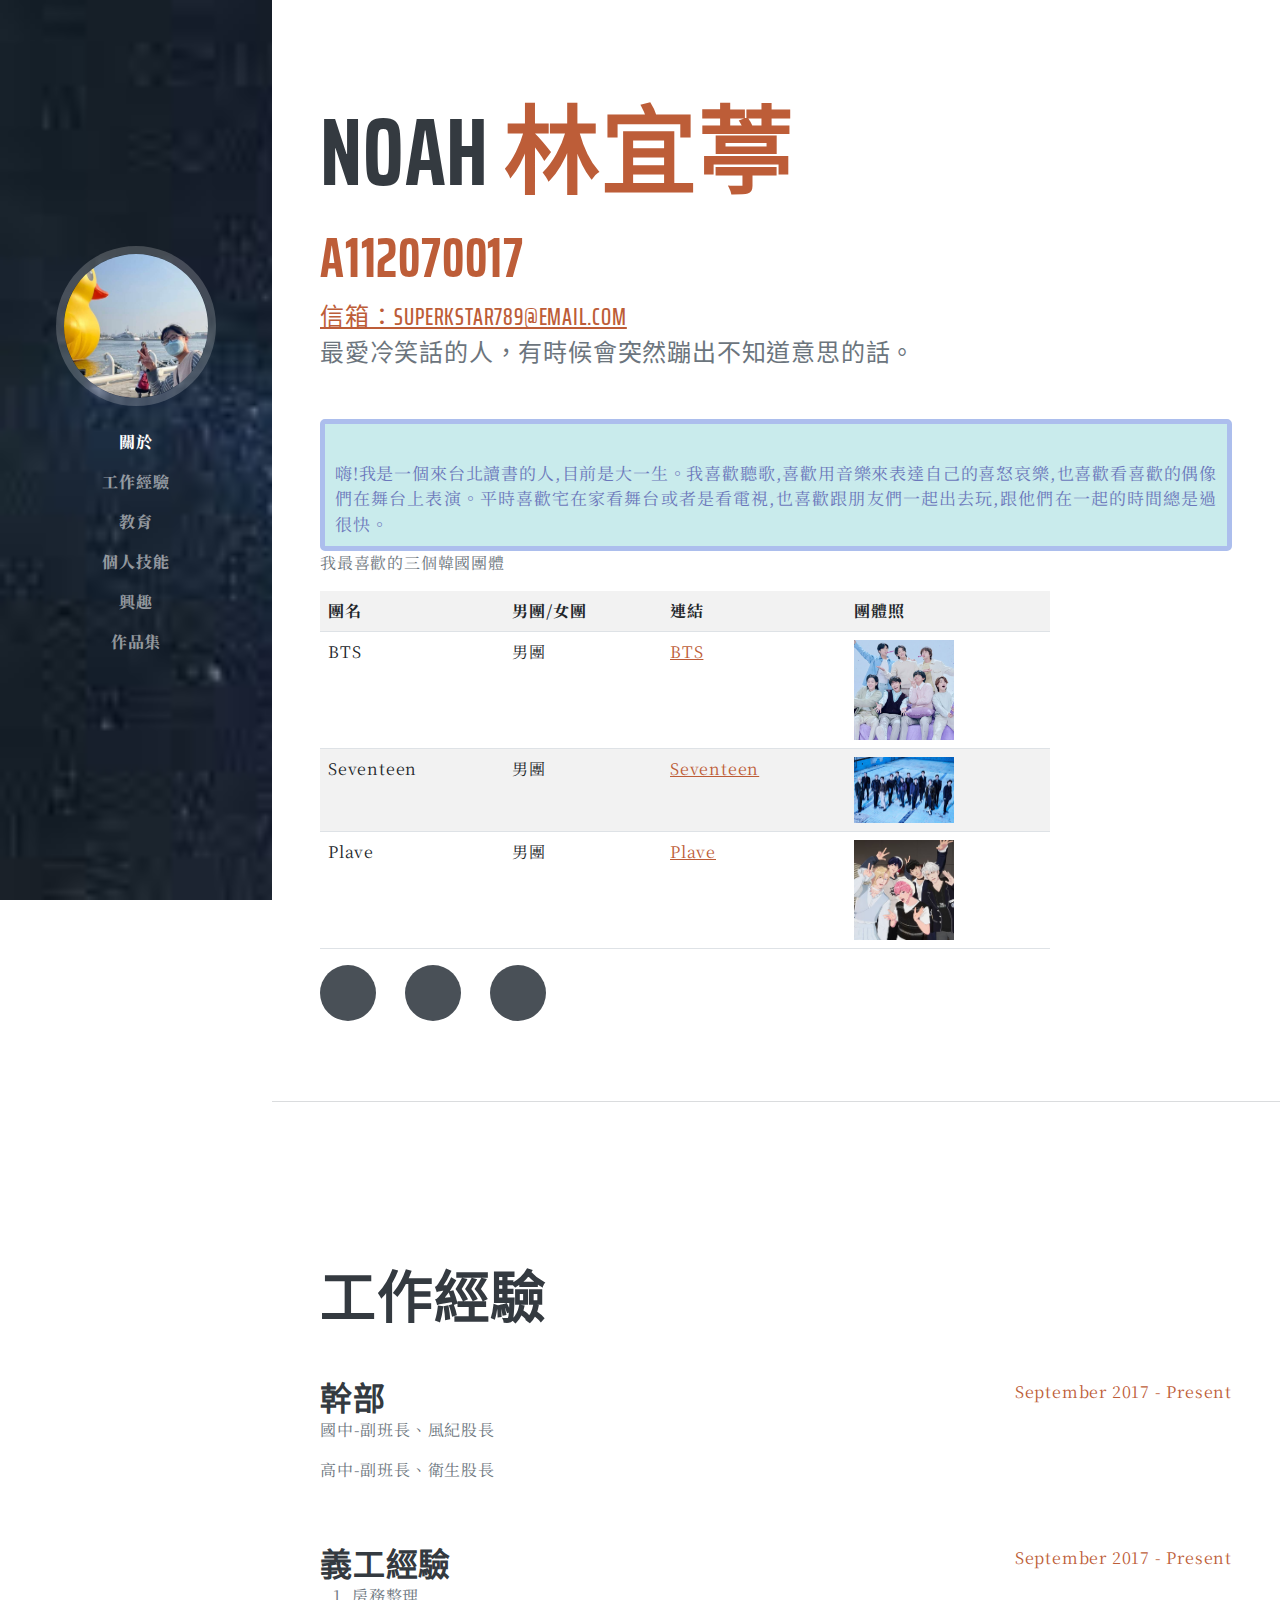
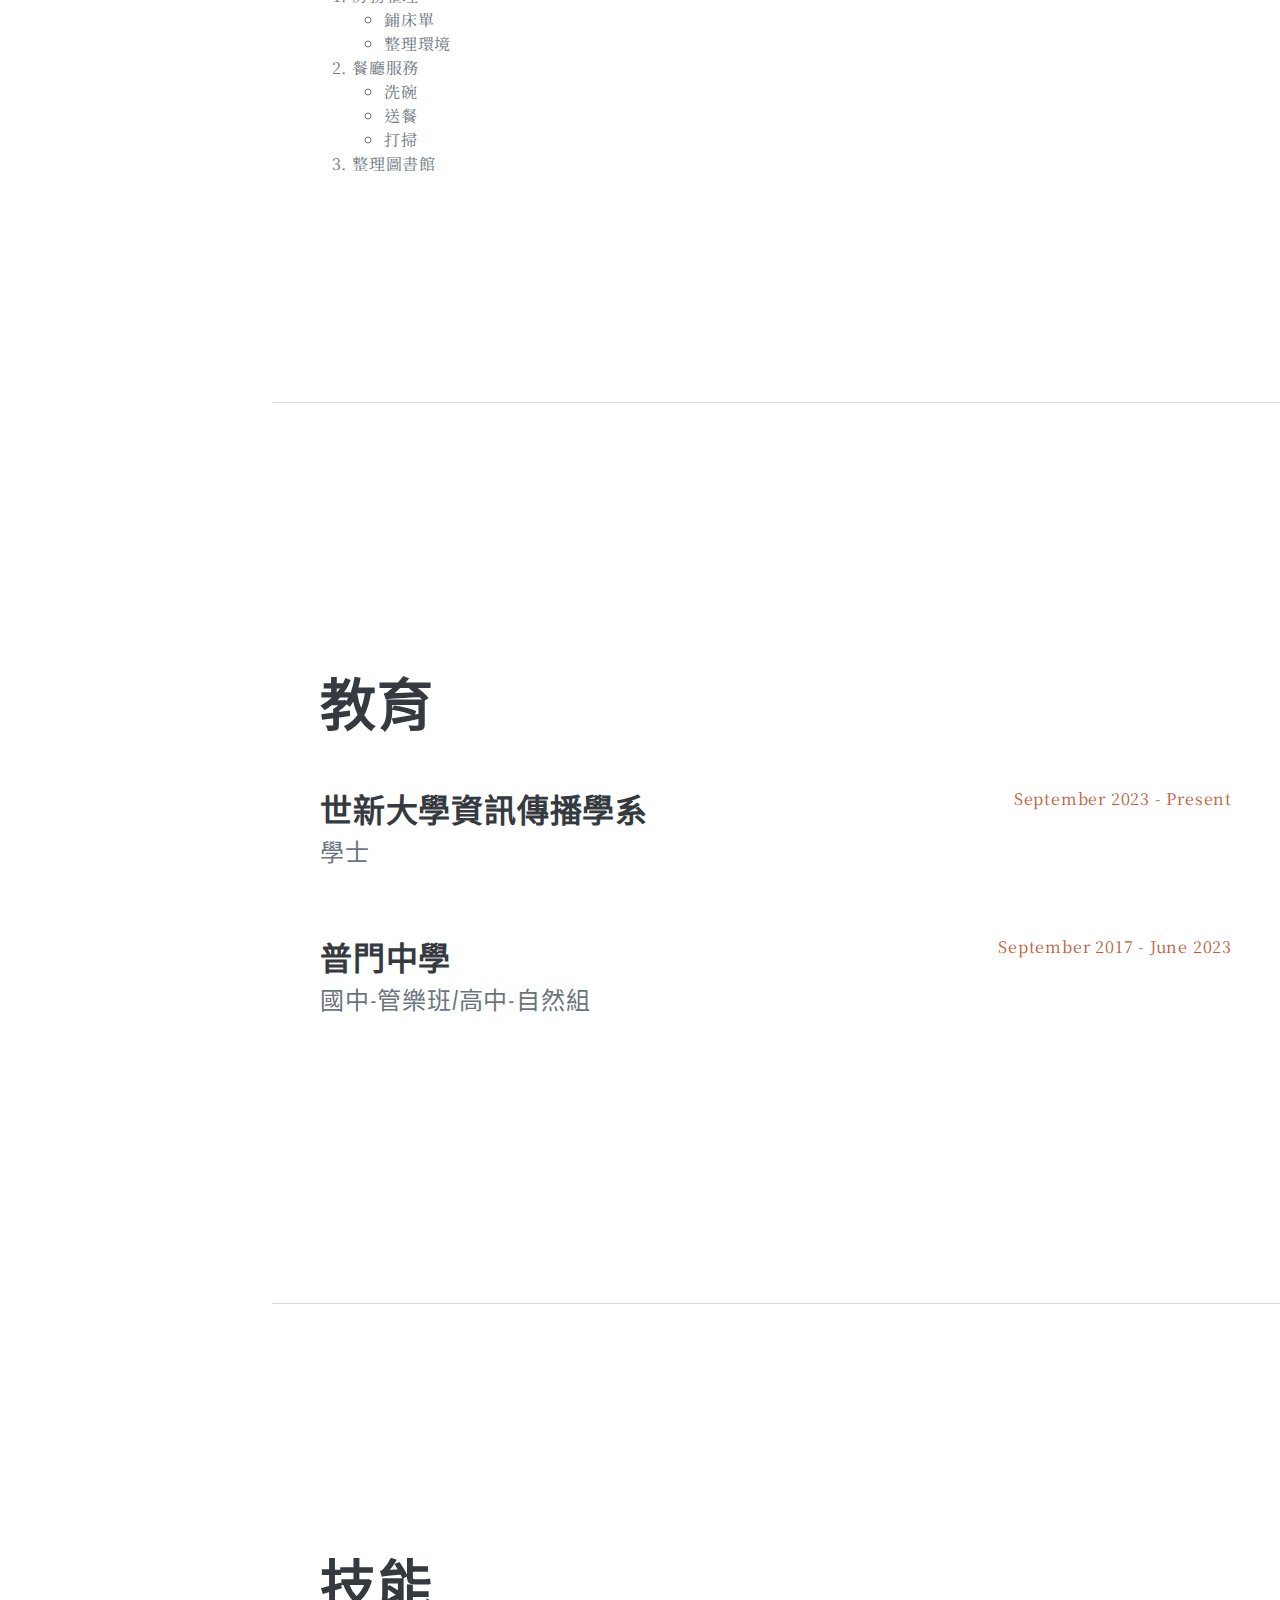
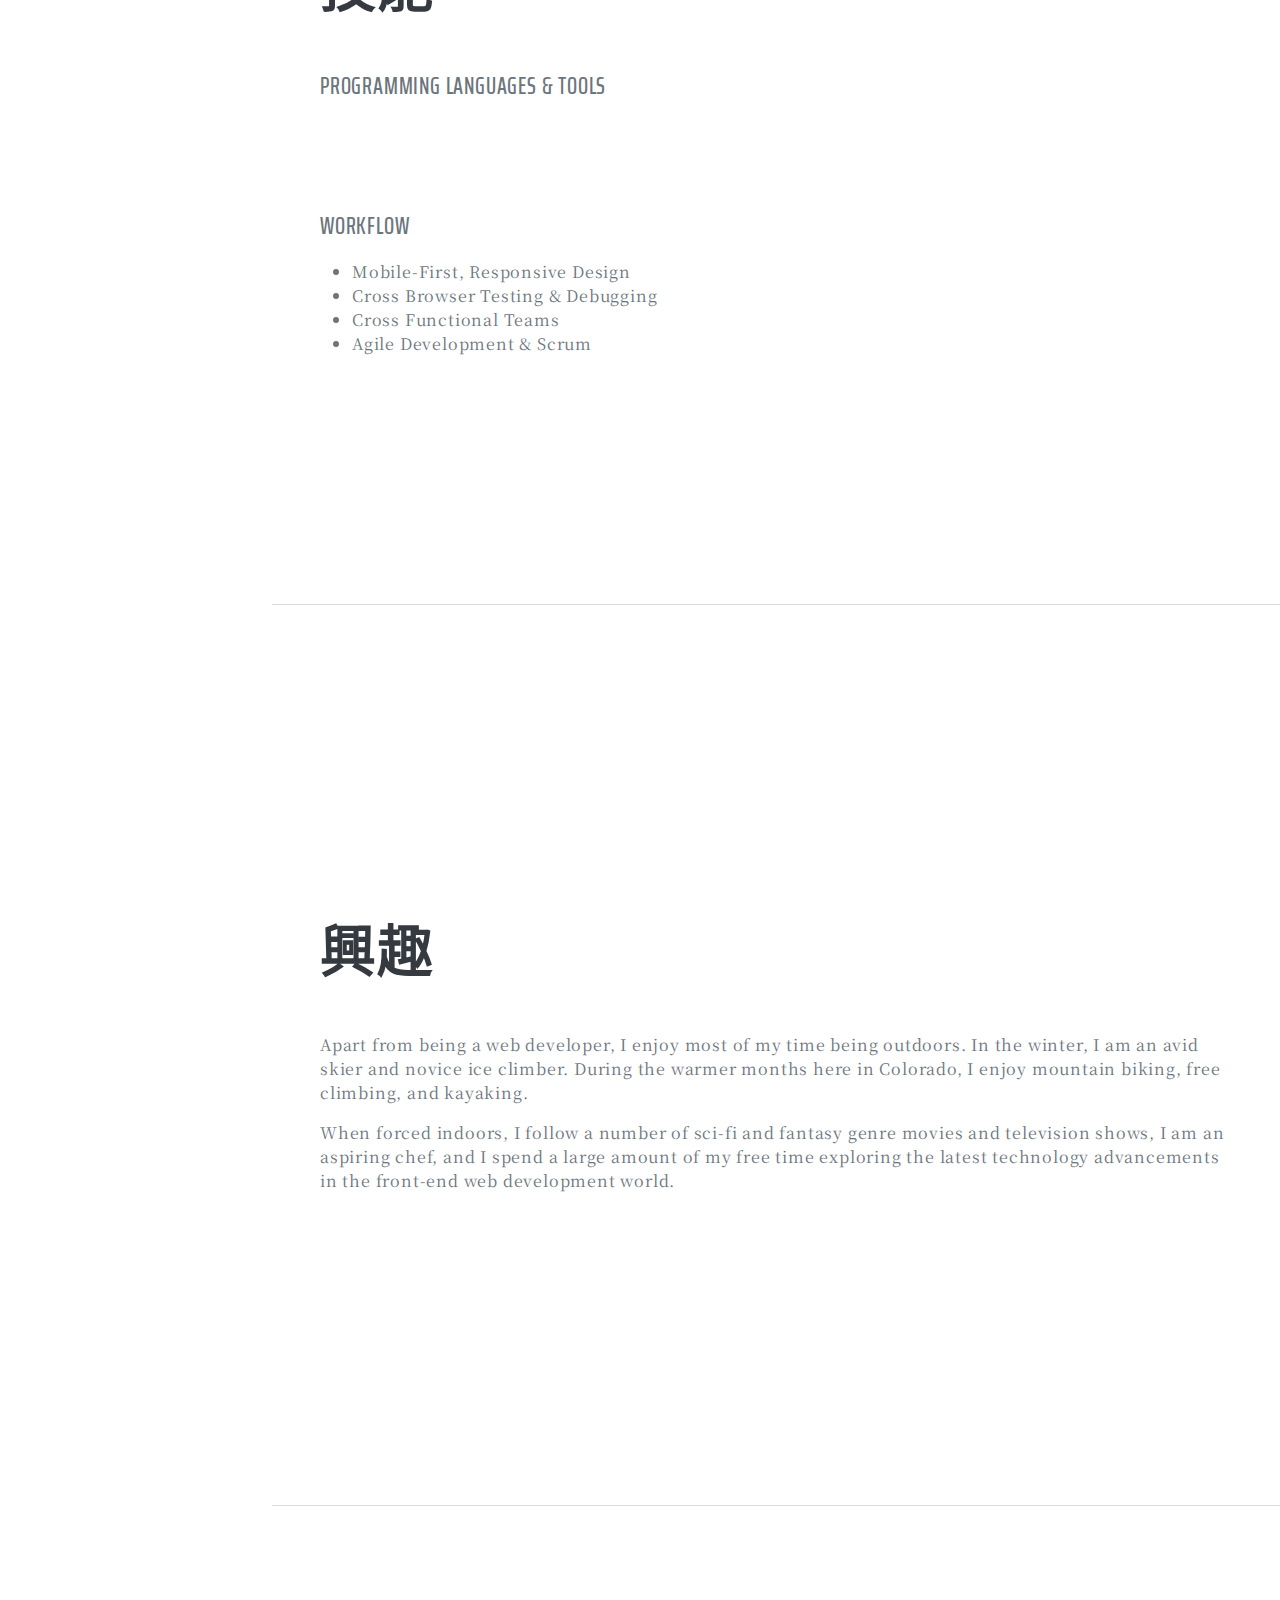
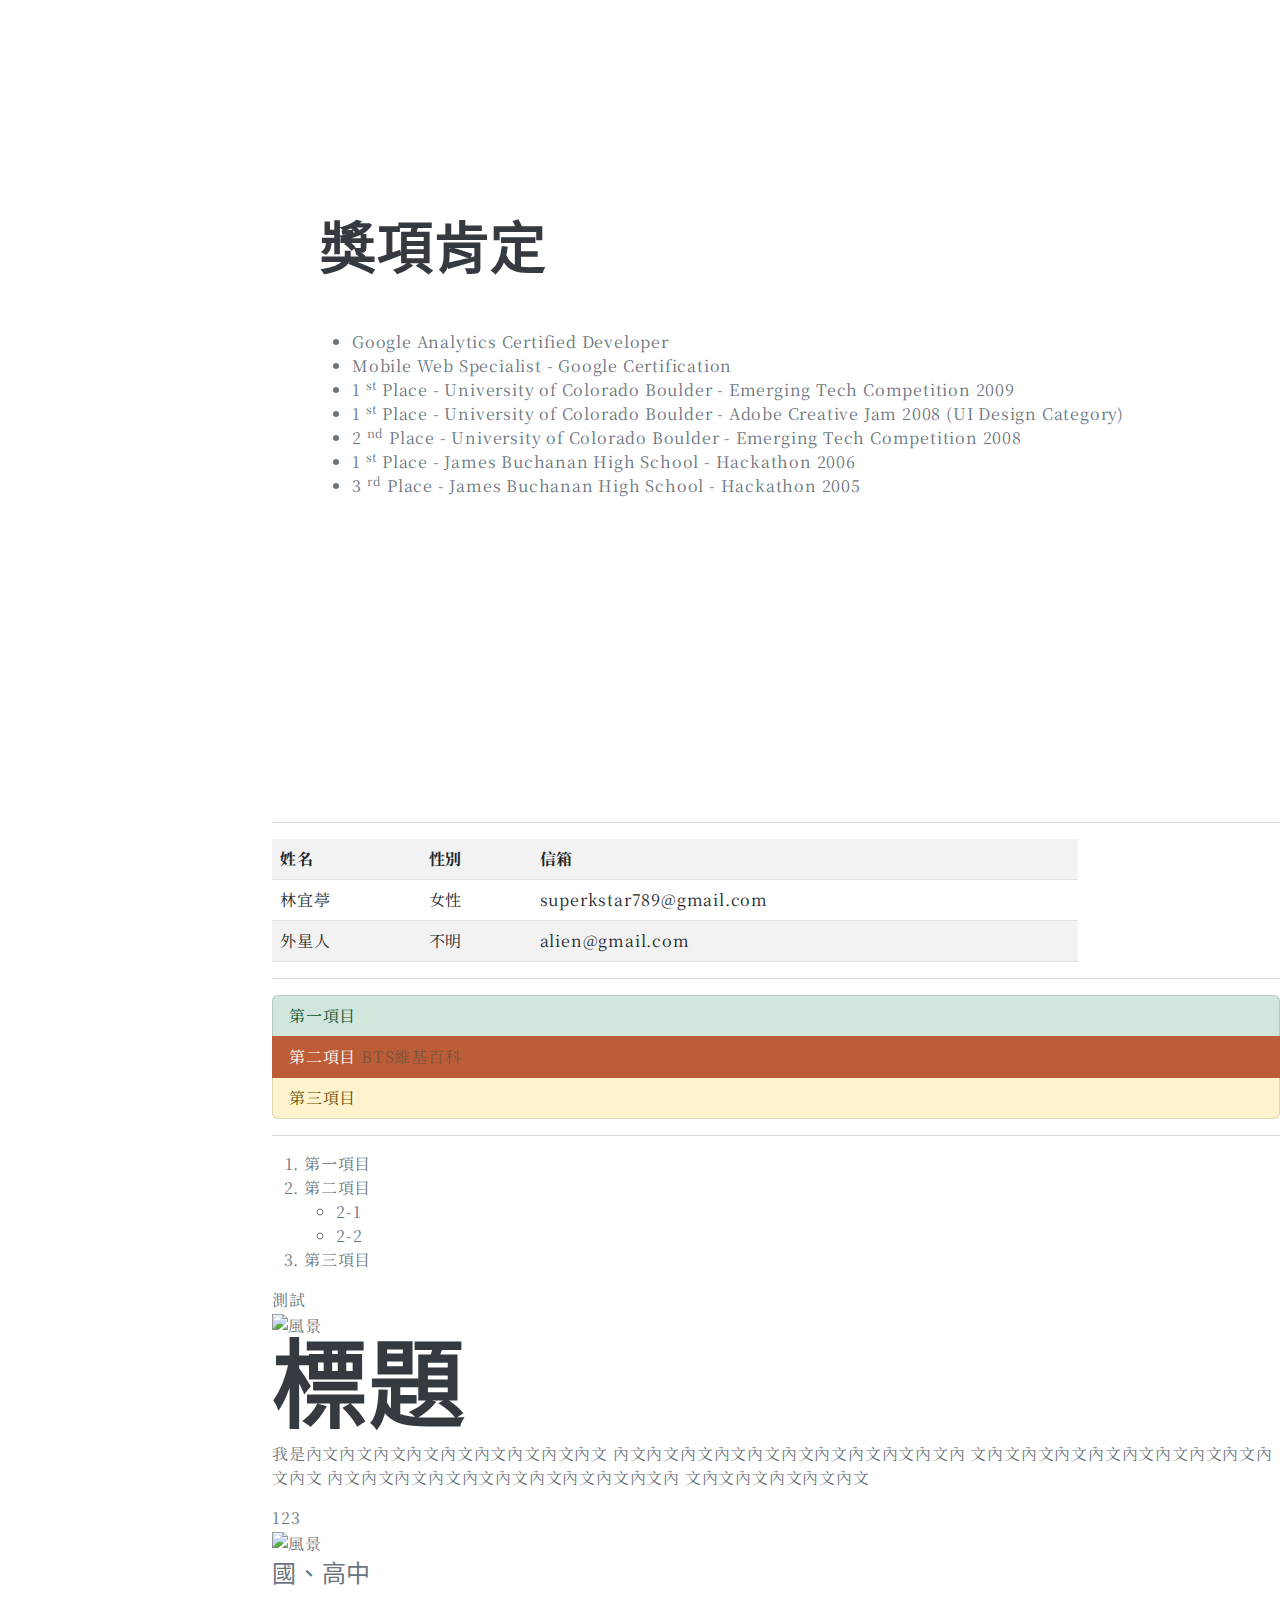
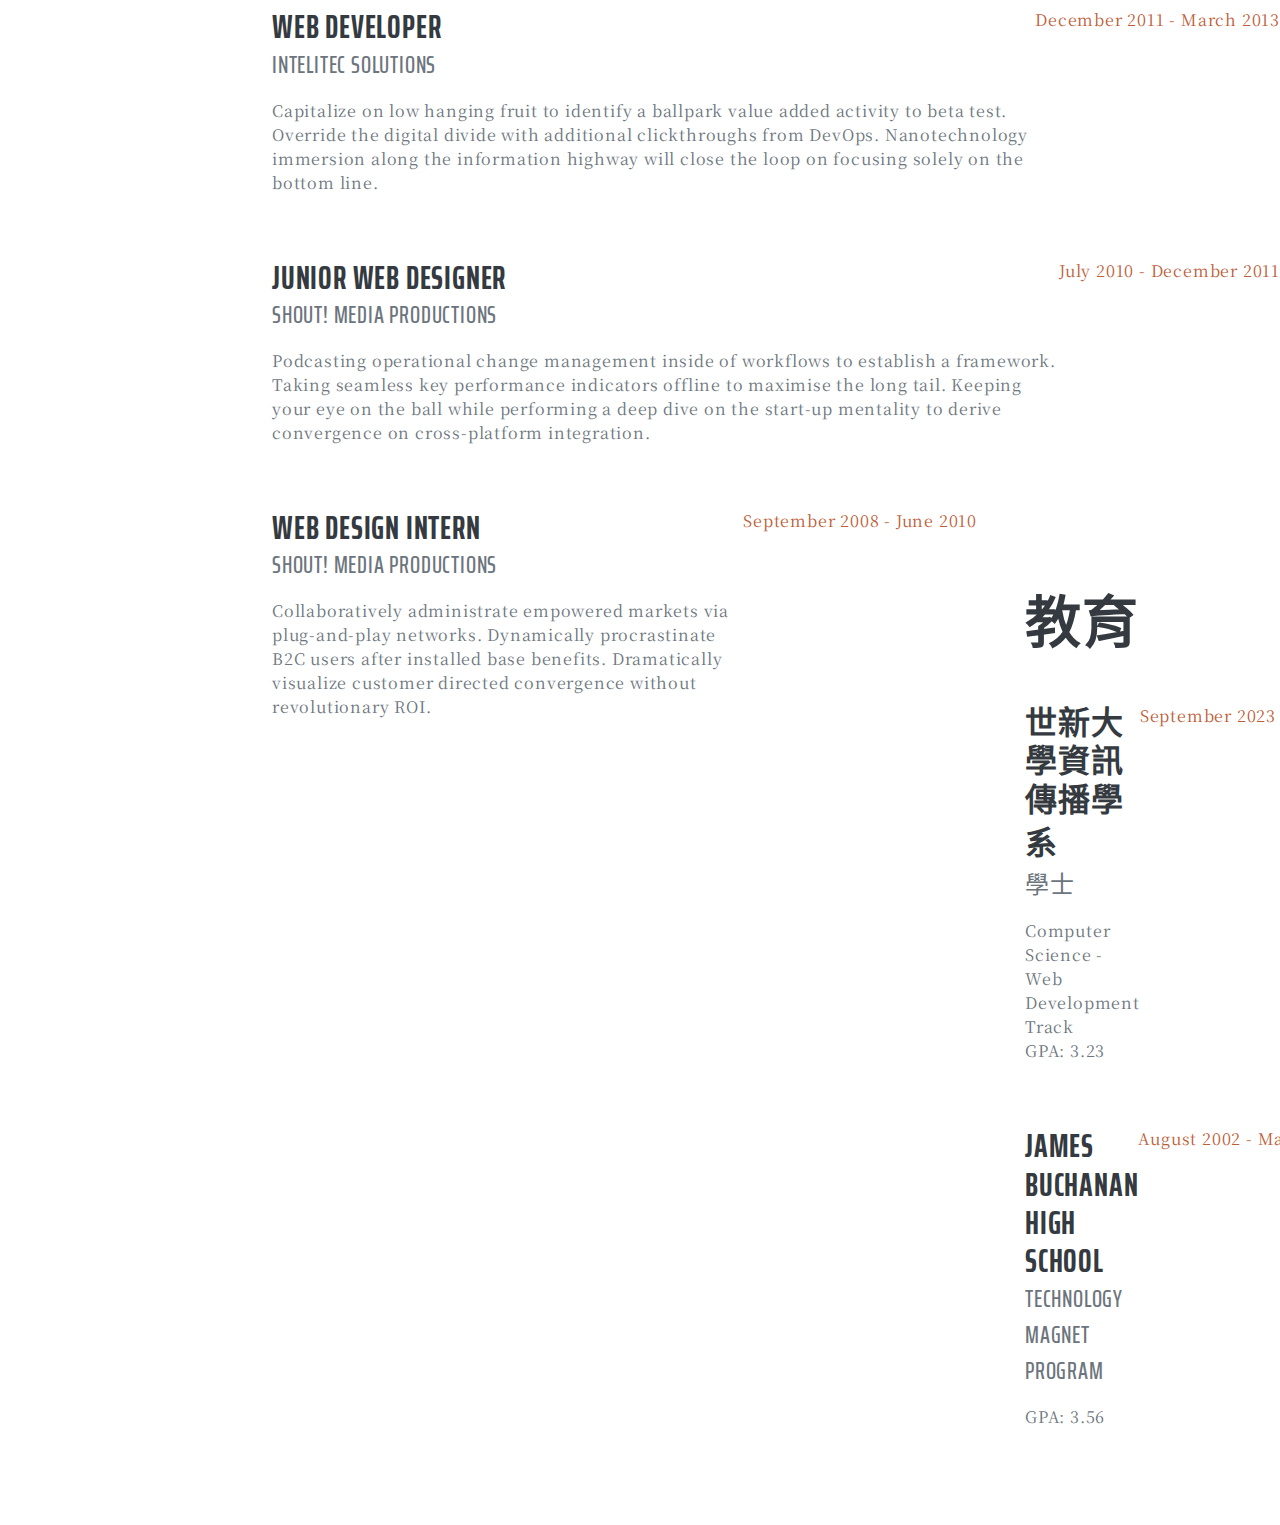
==== index.html @ 4d8d75f1 "4/30" ====
<!DOCTYPE html>
<html lang="zh-TW">
    <head>
        <meta charset="utf-8" />
        <meta name="viewport" content="width=device-width, initial-scale=1, shrink-to-fit=no" />
        <meta name="description" content="這是林宜葶的Resume" />
        <meta name="author" content="林宜葶" />
        <title>林宜葶 Resume</title>
        <link rel="icon" type="image/x-icon" href="assets/img/favicon-ufo.png" />
        <!-- Font Awesome icons (free version)-->
        <script src="https://use.fontawesome.com/releases/v6.3.0/js/all.js" crossorigin="anonymous"></script>
        <!-- Google fonts-->
        <link href="https://fonts.googleapis.com/css?family=Saira+Extra+Condensed:500,700" rel="stylesheet" type="text/css" />
        <link href="https://fonts.googleapis.com/css?family=Muli:400,400i,800,800i" rel="stylesheet" type="text/css" />
        <link rel="preconnect" href="https://fonts.googleapis.com">
        <link rel="preconnect" href="https://fonts.gstatic.com" crossorigin>
        <link href="https://fonts.googleapis.com/css2?family=Noto+Sans+TC:wght@100..900&family=Noto+Serif+TC&display=swap" rel="stylesheet">    
        <!-- Core theme CSS (includes Bootstrap)-->
        <link href="css/styles.css" rel="stylesheet" />
        <link href="css/my_style.css" rel="stylesheet" />
    </head>
    <body id="page-top">
        <!-- Navigation-->
        <nav class="navbar navbar-expand-lg navbar-dark bg-primary fixed-top" id="sideNav">
            <a class="navbar-brand js-scroll-trigger" href="#page-top">
                <span class="d-block d-lg-none">林宜葶的自我介紹</span>
                <span class="d-none d-lg-block"><img class="img-fluid img-profile 
                    rounded-circle mx-auto mb-2" src="assets/img/face.jpg" alt="..." /></span>
            </a>
            <button class="navbar-toggler" type="button" data-bs-toggle="collapse" data-bs-target="#navbarResponsive" aria-controls="navbarResponsive" aria-expanded="false" aria-label="Toggle navigation"><span class="navbar-toggler-icon"></span></button>
            <div class="collapse navbar-collapse" id="navbarResponsive">
                <ul class="navbar-nav">
                    <li class="nav-item"><a class="nav-link js-scroll-trigger" href="#about">關於</a></li>
                    <li class="nav-item"><a class="nav-link js-scroll-trigger" href="#experience">工作經驗</a></li>
                    <li class="nav-item"><a class="nav-link js-scroll-trigger" href="#education">教育</a></li>
                    <li class="nav-item"><a class="nav-link js-scroll-trigger" href="#personalskills">個人技能</a></li>
                    <li class="nav-item"><a class="nav-link js-scroll-trigger" href="#interests">興趣</a></li>
                    <li class="nav-item"><a class="nav-link js-scroll-trigger" href="#awards">作品集</a></li>
                </ul>
            </div>
        </nav>
        <!-- Page Content-->
        <div class="container-fluid p-0">
            <!-- About-->
            <section class="resume-section" id="about">
                <div class="resume-section-content">
                    <h1 class="mb-0">
                        Noah
                        <span class=text-primary>林宜葶</span>
                    </h1>
                    <h2 class="text-primary" > A112070017</h2>
                    <div class="subheading mb-5">
                        <a href="mailto:superkstar789@email.com">信箱：superkstar789@email.com</a>
                        <p>最愛冷笑話的人，有時候會突然蹦出不知道意思的話。</p>
                </div>
                    <div class="redred"><br/>嗨!我是一個來台北讀書的人,目前是大一生。我喜歡聽歌,喜歡用音樂來表達自己的喜怒哀樂,也喜歡看喜歡的偶像們在舞台上表演。平時喜歡宅在家看舞台或者是看電視,也喜歡跟朋友們一起出去玩,跟他們在一起的時間總是過很快。 
                    <span class="blueblue">
                    </span>  
                </div>
                <p>我最喜歡的三個韓國團體</p>
                <table class="table table-striped table-hover table-80">
                    <tr class="table_primary">
                        <th>團名</th>
                        <th>男團/女團</th>
                        <th>連結</th>
                        <th>團體照</th>
                    </tr>
                    <tr>
                        <td>BTS</td>
                        <td>男團</td>
                        <td><a href="https://youtu.be/GZjt_sA2eso?si=PJHTcoRbkaacq9v3"> BTS</a> </td>
                        <td><div id=“profile_pic”> <img src="assets/img/bts.jpg" alt="防彈"  width="100"> </td>
                    </tr>
                    <tr>
                        <td>Seventeen</td>
                        <td>男團</td>
                        <td> <a href="https://youtu.be/eTuR-e6aLRo?si=ak7r6kEFWvE2FcvN"> Seventeen </a></td>
                        <td><div id=“profile_pic”> <img src="assets/img/seventeen.jpg" alt="seventeen"  width="100"> </td>
                    </tr>
                    <tr>
                        <td>Plave</td>
                        <td>男團</td>
                        <td><a href="https://youtu.be/FxB6_qaqHlY?si=fR61vHMRKW2AbWjM"> Plave</a> </td>
                        <td><div id=“profile_pic”> <img src="assets/img/plave.jpg" alt="plave"  width="100"> </td>
                    </tr>
                </table>
                 
                    <div class="social-icons">
                        <a class="social-icon" href="https://github.com/lionpog/lionpog.github.io.git"><i class="fab fa-github"></i></a>
                        <a class="social-icon" href="https://youtube.com/@user-bn5jw5eq3s?si=U1Wx80-1YIy6ivng"><i class="fab fa-youtube"></i></a>
                        <a class="social-icon" href="https://www.instagram.com/serendipity.312?utm_source=ig_web_button_share_sheet&igsh=ZDNlZDc0MzIxNw=="><i class="fa-brands fa-instagram"></i></a>                  
                    </div>
                </div>
            </section>
            <hr class="m-0" />
            <!-- Experience-->
            <section class="resume-section" id="experience">
                <div class="resume-section-content">
                    <h2 class="mb-5">工作經驗</h2>
                    <div class="d-flex flex-column flex-md-row justify-content-between mb-5">
                        <div class="flex-grow-1">
                            <h3 class="mb-0">幹部</h3>
                               <p>國中-副班長、風紀股長 </p>
                               <p>高中-副班長、衛生股長</p>
                        </div>
                        <div class="flex-shrink-0"><span class="text-primary">September  2017 - Present</span></div>
            </div>
                     <div class="d-flex flex-column flex-md-row justify-content-between mb-5">
                         <div class="flex-grow-1">
                            <h3 class="mb-0">義工經驗</h3>
                            <ol class="noahlist">
                                <li>房務整理</li>
                                <ul>
                                    <li>鋪床單</li>
                                    <li>整理環境</li>
                                </ul>
                                <li>餐廳服務</li>
                                   <ul>
                                       <li>洗碗</li>
                                       <li>送餐</li>
                                       <li>打掃</li>
                                   </ul>
                                <li>整理圖書館</li>
                            </ol>
                </div>
                <div class="flex-shrink-0"><span class="text-primary">September  2017 - Present</span></div>
            </div>
            </section>
            <hr class="m-0" />
            <!-- Education-->
            <section class="resume-section" id="education">
                <div class="resume-section-content">
                    <h2 class="mb-5">教育</h2>
                    <div class="d-flex flex-column flex-md-row justify-content-between mb-5">
                        <div class="flex-grow-1">
                            <h3 class="mb-0">世新大學資訊傳播學系 <a class="expedu_icon" href="https://ics.wp.shu.edu.tw/" target="_blank"><i class="fa-solid fa-link"></i></a></h3>
                            <div class="subheading mb-3">學士</div>
                        </div>
                        <div class="flex-shrink-0"><span class="text-primary">September  2023 - Present</span></div>
                    </div>
                    <div class="d-flex flex-column flex-md-row justify-content-between">
                        <div class="flex-grow-1">
                            <h3 class="mb-0">普門中學<a class="expedu_icon" href="https://www.pmsh.khc.edu.tw/" target="_blank"><i class="fa-solid fa-link"></i></a></h3></h3>
                            <div class="subheading mb-3">國中-管樂班/高中-自然組</div>      
                        </div>
                        <div class="flex-shrink-0"><span class="text-primary">September 2017 - June 2023</span></div>
                    </div>
                </div>
            </section>
            <hr class="m-0" />
            <!-- Skills-->
            <section class="resume-section" id="skills">
                <div class="resume-section-content">
                    <h2 class="mb-5">技能</h2>
                    <div class="subheading mb-3">Programming Languages & Tools</div>
                    <ul class="list-inline dev-icons">
                        <li class="list-inline-item"><i class="fab fa-html5"></i></li>
                        <li class="list-inline-item"><i class="fab fa-css3-alt"></i></li>
                        <li class="list-inline-item"><i class="fab fa-js-square"></i></li>
                        <li class="list-inline-item"><i class="fab fa-angular"></i></li>
                        <li class="list-inline-item"><i class="fab fa-react"></i></li>
                        <li class="list-inline-item"><i class="fab fa-node-js"></i></li>
                        <li class="list-inline-item"><i class="fab fa-sass"></i></li>
                        <li class="list-inline-item"><i class="fab fa-less"></i></li>
                        <li class="list-inline-item"><i class="fab fa-wordpress"></i></li>
                        <li class="list-inline-item"><i class="fab fa-gulp"></i></li>
                        <li class="list-inline-item"><i class="fab fa-grunt"></i></li>
                        <li class="list-inline-item"><i class="fab fa-npm"></i></li>
                    </ul>
                    <div class="subheading mb-3">Workflow</div>
                    <ul class="fa-ul mb-0">
                        <li>
                            <span class="fa-li"><i class="fas fa-check"></i></span>
                            Mobile-First, Responsive Design
                        </li>
                        <li>
                            <span class="fa-li"><i class="fas fa-check"></i></span>
                            Cross Browser Testing & Debugging
                        </li>
                        <li>
                            <span class="fa-li"><i class="fas fa-check"></i></span>
                            Cross Functional Teams
                        </li>
                        <li>
                            <span class="fa-li"><i class="fas fa-check"></i></span>
                            Agile Development & Scrum
                        </li>
                    </ul>
                </div>
            </section>
            <hr class="m-0" />
            <!-- Interests-->
            <section class="resume-section" id="interests">
                <div class="resume-section-content">
                    <h2 class="mb-5">興趣</h2>
                    <p>Apart from being a web developer, I enjoy most of my time being outdoors. In the winter, I am an avid skier and novice ice climber. During the warmer months here in Colorado, I enjoy mountain biking, free climbing, and kayaking.</p>
                    <p class="mb-0">When forced indoors, I follow a number of sci-fi and fantasy genre movies and television shows, I am an aspiring chef, and I spend a large amount of my free time exploring the latest technology advancements in the front-end web development world.</p>
                </div>
            </section>
            <hr class="m-0" />
            <!-- Awards-->
            <section class="resume-section" id="awards">
                <div class="resume-section-content">
                    <h2 class="mb-5">獎項肯定</h2>
                    <ul class="fa-ul mb-0">
                        <li>
                            <span class="fa-li"><i class="fas fa-trophy text-warning"></i></span>
                            Google Analytics Certified Developer
                        </li>
                        <li>
                            <span class="fa-li"><i class="fas fa-trophy text-warning"></i></span>
                            Mobile Web Specialist - Google Certification
                        </li>
                        <li>
                            <span class="fa-li"><i class="fas fa-trophy text-warning"></i></span>
                            1
                            <sup>st</sup>
                            Place - University of Colorado Boulder - Emerging Tech Competition 2009
                        </li>
                        <li>
                            <span class="fa-li"><i class="fas fa-trophy text-warning"></i></span>
                            1
                            <sup>st</sup>
                            Place - University of Colorado Boulder - Adobe Creative Jam 2008 (UI Design Category)
                        </li>
                        <li>
                            <span class="fa-li"><i class="fas fa-trophy text-warning"></i></span>
                            2
                            <sup>nd</sup>
                            Place - University of Colorado Boulder - Emerging Tech Competition 2008
                        </li>
                        <li>
                            <span class="fa-li"><i class="fas fa-trophy text-warning"></i></span>
                            1
                            <sup>st</sup>
                            Place - James Buchanan High School - Hackathon 2006
                        </li>
                        <li>
                            <span class="fa-li"><i class="fas fa-trophy text-warning"></i></span>
                            3
                            <sup>rd</sup>
                            Place - James Buchanan High School - Hackathon 2005
                        </li>
                    </ul>
                </div>
            </section>
        </div>
        <!-- Bootstrap core JS-->
        <script src="https://cdn.jsdelivr.net/npm/bootstrap@5.2.3/dist/js/bootstrap.bundle.min.js"></script>
        <!-- Core theme JS-->
        <script src="js/scripts.js"></script>
    </body>
</html>

<hr class="blank">
<table class="table table-striped table-hover table-80">
    <tr class="table_primary">
        <th>姓名</th>
        <th>性別</th>
        <th>信箱</th>
    </tr>
    <tr>
        <td>林宜葶</td>
        <td>女性</td>
        <td>superkstar789@gmail.com</td>
    </tr>
    <tr>
        <td>外星人</td>
        <td>不明</td>
        <td>alien@gmail.com</td>
    </tr>
</table>

<hr class="blank">
<div id="htmlcsstest">
    <ol class="list-group">
    <li class="list-group-item list-group-item-success">第一項目</li>
    <li class="list-group-item active">第二項目 <a href="https://zh.wikipedia.org/zh-tw/%E9%98%B2%E5%BD%88%E5%B0%91%E5%B9%B4%E5%9C%98" target="_blank"><span class="blueblue">BTS維基百科</span></a></li>
    <li class="list-group-item list-group-item-warning">第三項目</li>
    </ol>

    <hr class="blank">
    <ol class="noahlist">
        <li>第一項目</li>
        <li>第二項目</li>
           <ul>
               <li>2-1</li>
               <li>2-2</li>
           </ul>
        <li>第三項目</li>
    </ol>
    
    <main>測試</main>
    <div id=“profile_pic”> <img src="assets/img/seat.jpg" alt="風景"  width="100"> 
        <h1> 標題</h1>
        <p>我是內文內文內文內文內文內文內文內文內文
            內文內文內文內文內文內文內文內文內文內文內
            文內文內文內文內文內文內文內文內文內文內文
            內文內文內文內文內文內文內文內文內文內文內
            文內文內文內文內文內文</p></div>
            <article>123 </article>

            <br./><img src="assets/img/seat.jpg" alt="風景"  width="100"></div>
            <div class="subheading mb-3">國、高中</div>
        </div>


        <div class="d-flex flex-column flex-md-row justify-content-between mb-5">
            <div class="flex-grow-1">
                <h3 class="mb-0">Web Developer</h3>
                <div class="subheading mb-3">Intelitec Solutions</div>
                <p>Capitalize on low hanging fruit to identify a ballpark value added activity to beta test. Override the digital divide with additional clickthroughs from DevOps. Nanotechnology immersion along the information highway will close the loop on focusing solely on the bottom line.</p>
            </div>
            <div class="flex-shrink-0"><span class="text-primary">December 2011 - March 2013</span></div>
        </div>
        <div class="d-flex flex-column flex-md-row justify-content-between mb-5">
            <div class="flex-grow-1">
                <h3 class="mb-0">Junior Web Designer</h3>
                <div class="subheading mb-3">Shout! Media Productions</div>
                <p>Podcasting operational change management inside of workflows to establish a framework. Taking seamless key performance indicators offline to maximise the long tail. Keeping your eye on the ball while performing a deep dive on the start-up mentality to derive convergence on cross-platform integration.</p>
            </div>
            <div class="flex-shrink-0"><span class="text-primary">July 2010 - December 2011</span></div>
        </div>
        <div class="d-flex flex-column flex-md-row justify-content-between">
            <div class="flex-grow-1">
                <h3 class="mb-0">Web Design Intern</h3>
                <div class="subheading mb-3">Shout! Media Productions</div>
                <p>Collaboratively administrate empowered markets via plug-and-play networks. Dynamically procrastinate B2C users after installed base benefits. Dramatically visualize customer directed convergence without revolutionary ROI.</p>
            </div>
            <div class="flex-shrink-0"><span class="text-primary">September 2008 - June 2010</span></div>

            <section class="resume-section" id="education">
                <div class="resume-section-content">
                    <h2 class="mb-5">教育</h2>
                    <div class="d-flex flex-column flex-md-row justify-content-between mb-5">
                        <div class="flex-grow-1">
                            <h3 class="mb-0">世新大學資訊傳播學系 <a class="expedu_icon" href="https://ics.wp.shu.edu.tw/" target="_blank"><i class="fa-solid fa-link"></i></a></h3>
                            <div class="subheading mb-3">學士</div>
                            <div>Computer Science - Web Development Track</div>
                            <p>GPA: 3.23</p>
                        </div>
                        <div class="flex-shrink-0"><span class="text-primary">September  2023 - Present</span></div>
                    </div>
                    <div class="d-flex flex-column flex-md-row justify-content-between">
                        <div class="flex-grow-1">
                            <h3 class="mb-0">James Buchanan High School</h3>
                            <div class="subheading mb-3">Technology Magnet Program</div>
                            <p>GPA: 3.56</p>
                        </div>
                        <div class="flex-shrink-0"><span class="text-primary">August 2002 - May 2006</span></div>
                    </div>
                </div>
            </section>
---- css/my_style.css ----
*{letter-spacing: 0.8px;
    line-height: 1.5em;
}

body{
    font-family: "Noto Serif TC", serif;
}

.bg-primary {
    background-color: #2f3552 ! important;
    background-image: url(../assets/img/sky.jpg) ;
    background-repeat: no-repeat;
    background-size: cover;
}

div.redred{
    padding: 10px;
    border: 10px solid orange;
    border-radius: 5px;
    margin: 0px 0px;

    background-color: #c9ebec;
    color:#6b77bb;
    border: 5px solid;
    background-image: url(--/assets/img/bg-seat.jpg);
    border-color: rgb(172, 190, 237);
    font-size: 17px;
    text-align: justify;
    text-indent: 2em;

}


.blueblue{
    color: #7b533e;
}
.expedu_icon{
    color:#648ab5
}
.expedu_icon:hover{
    background-color:white;
    color:#CA8EFF;
}

table.noahtable th{
    text-align: center
    background-color white
    color green

}

table.noahtable td{
    text-align: center;
}

.table-80{
    width: 80%;
}
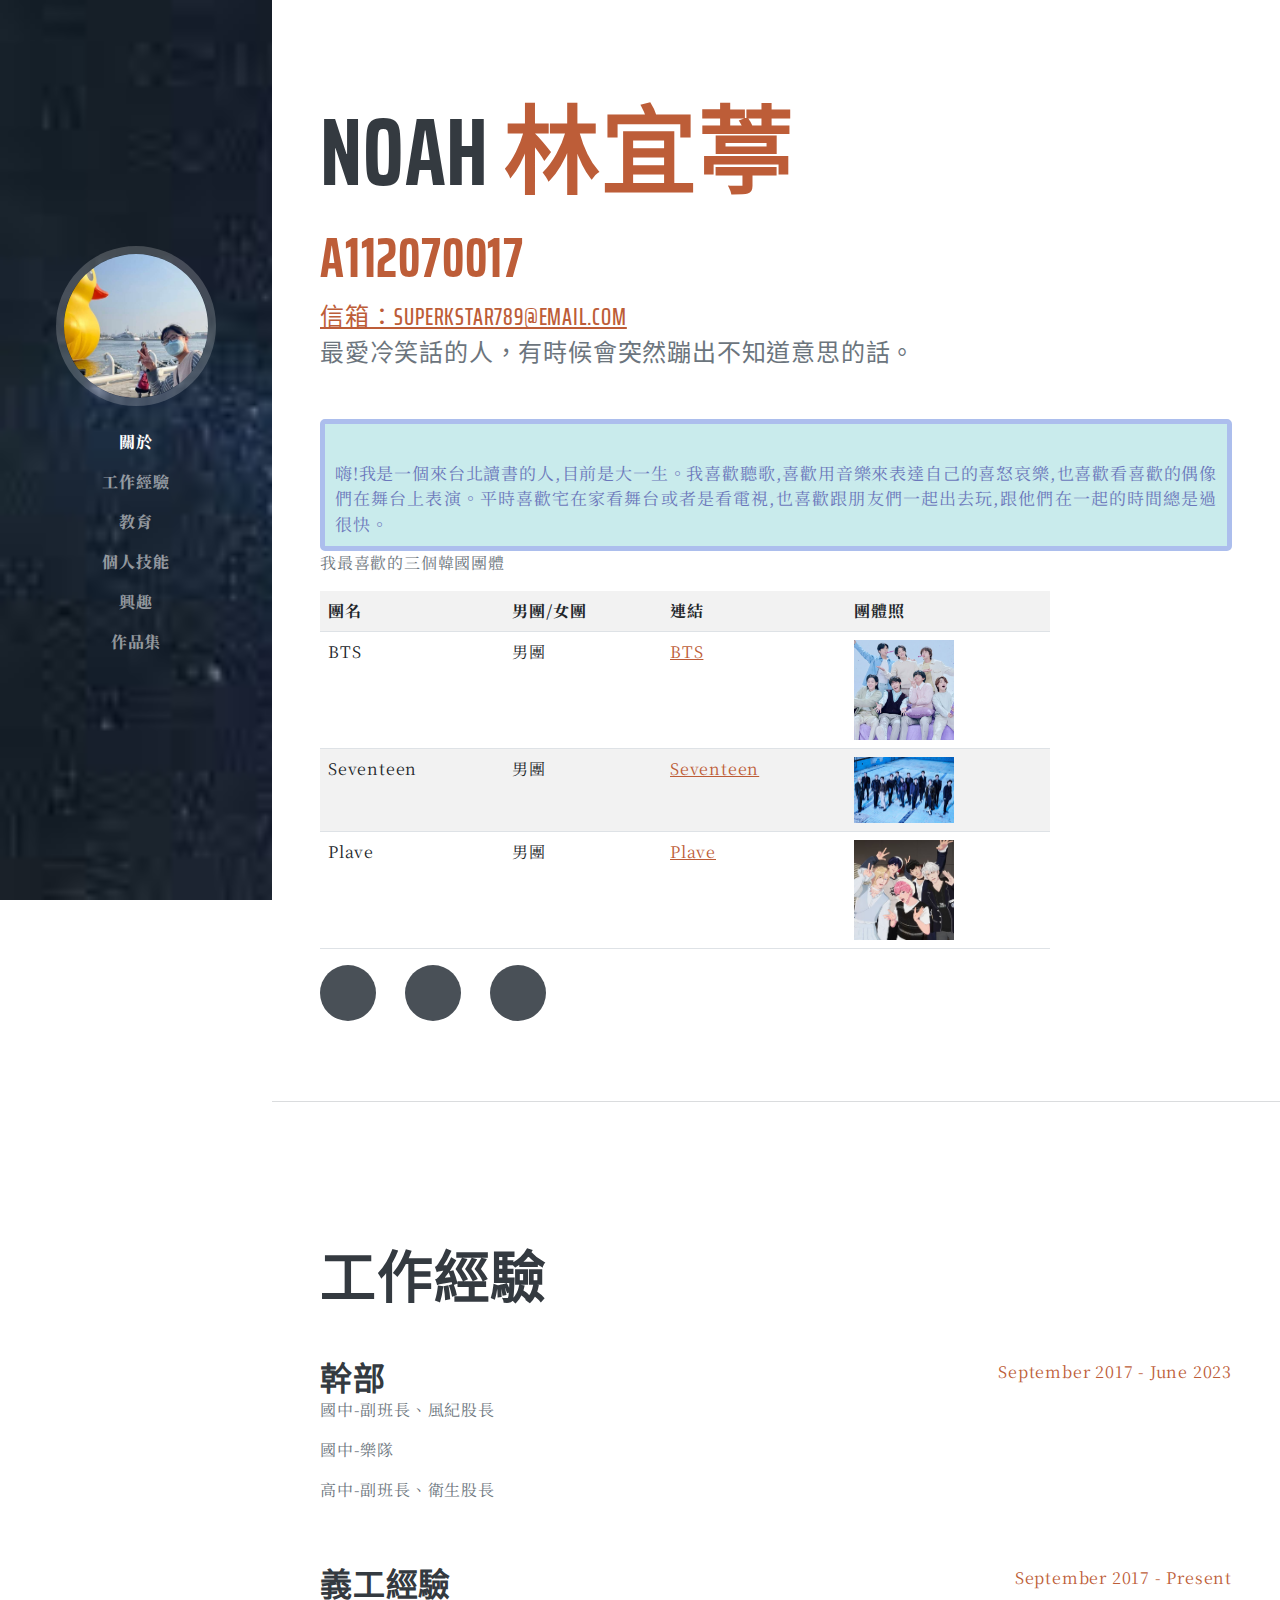
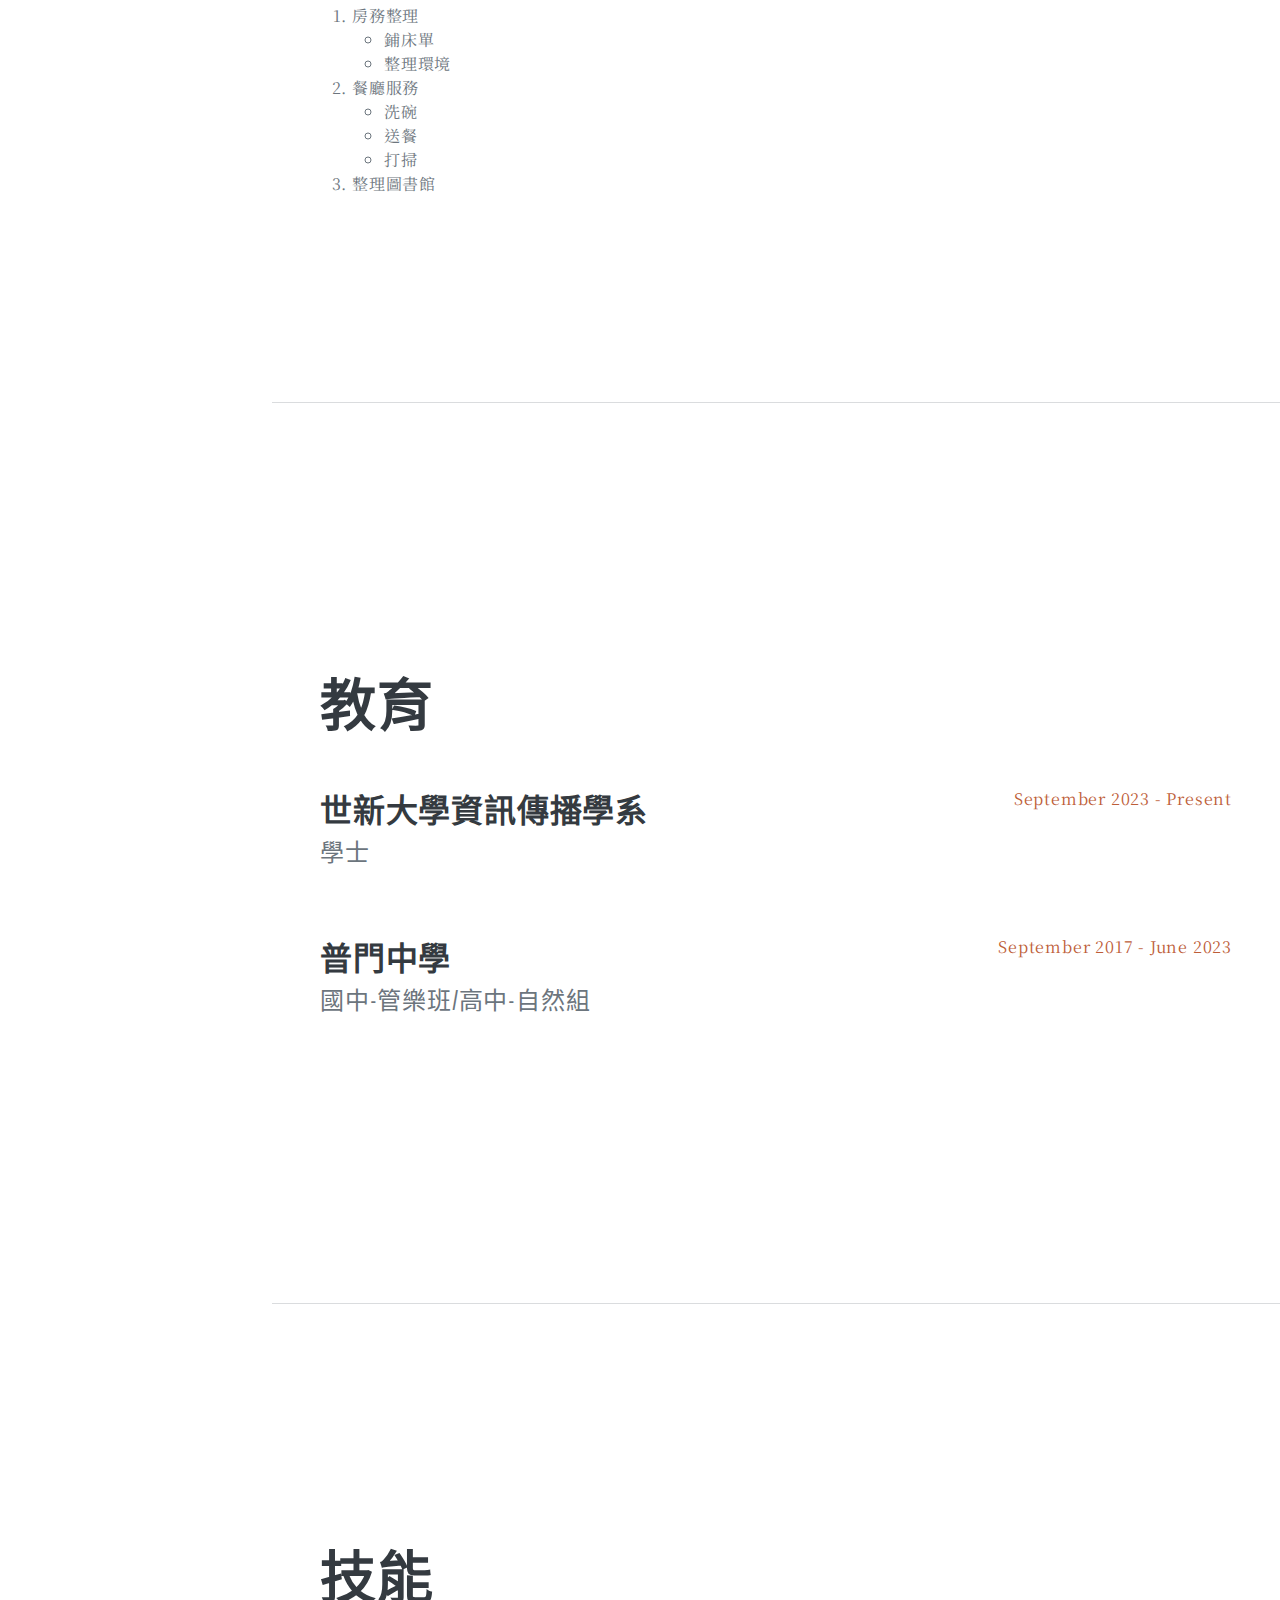
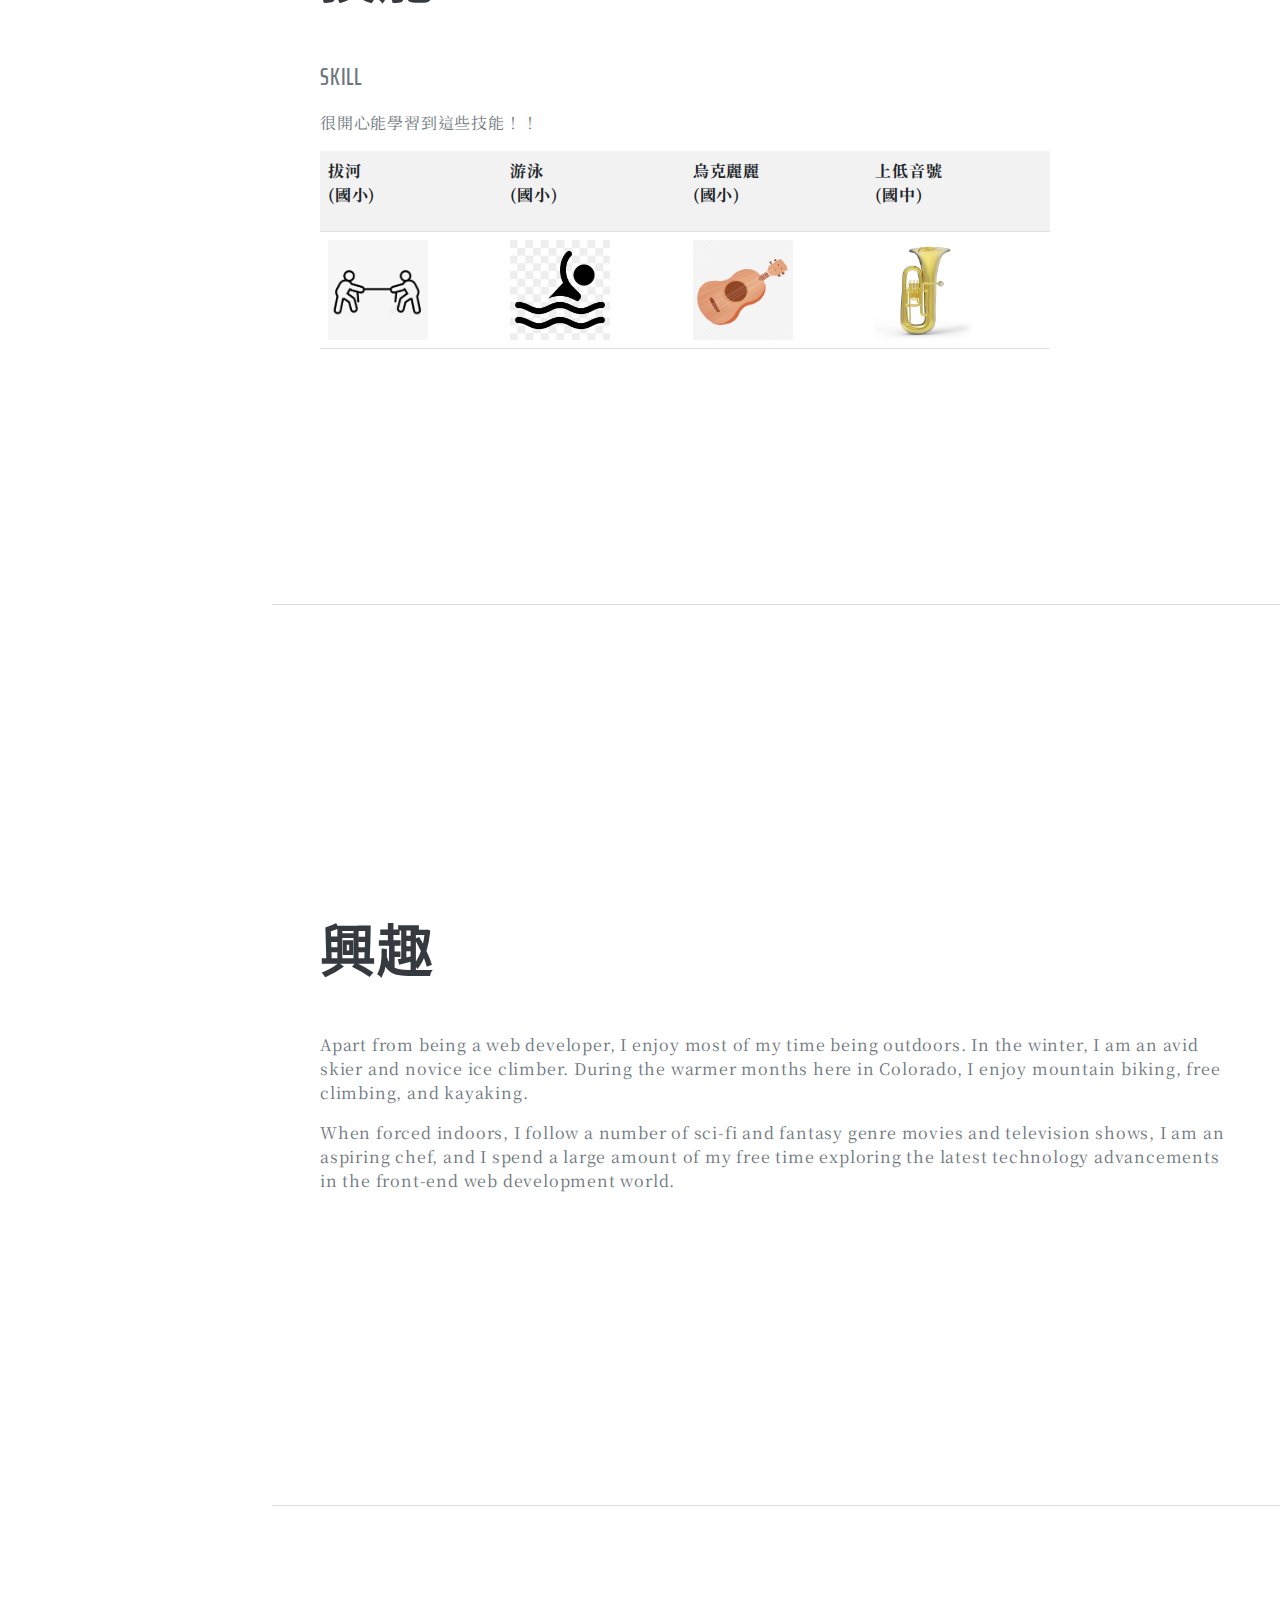
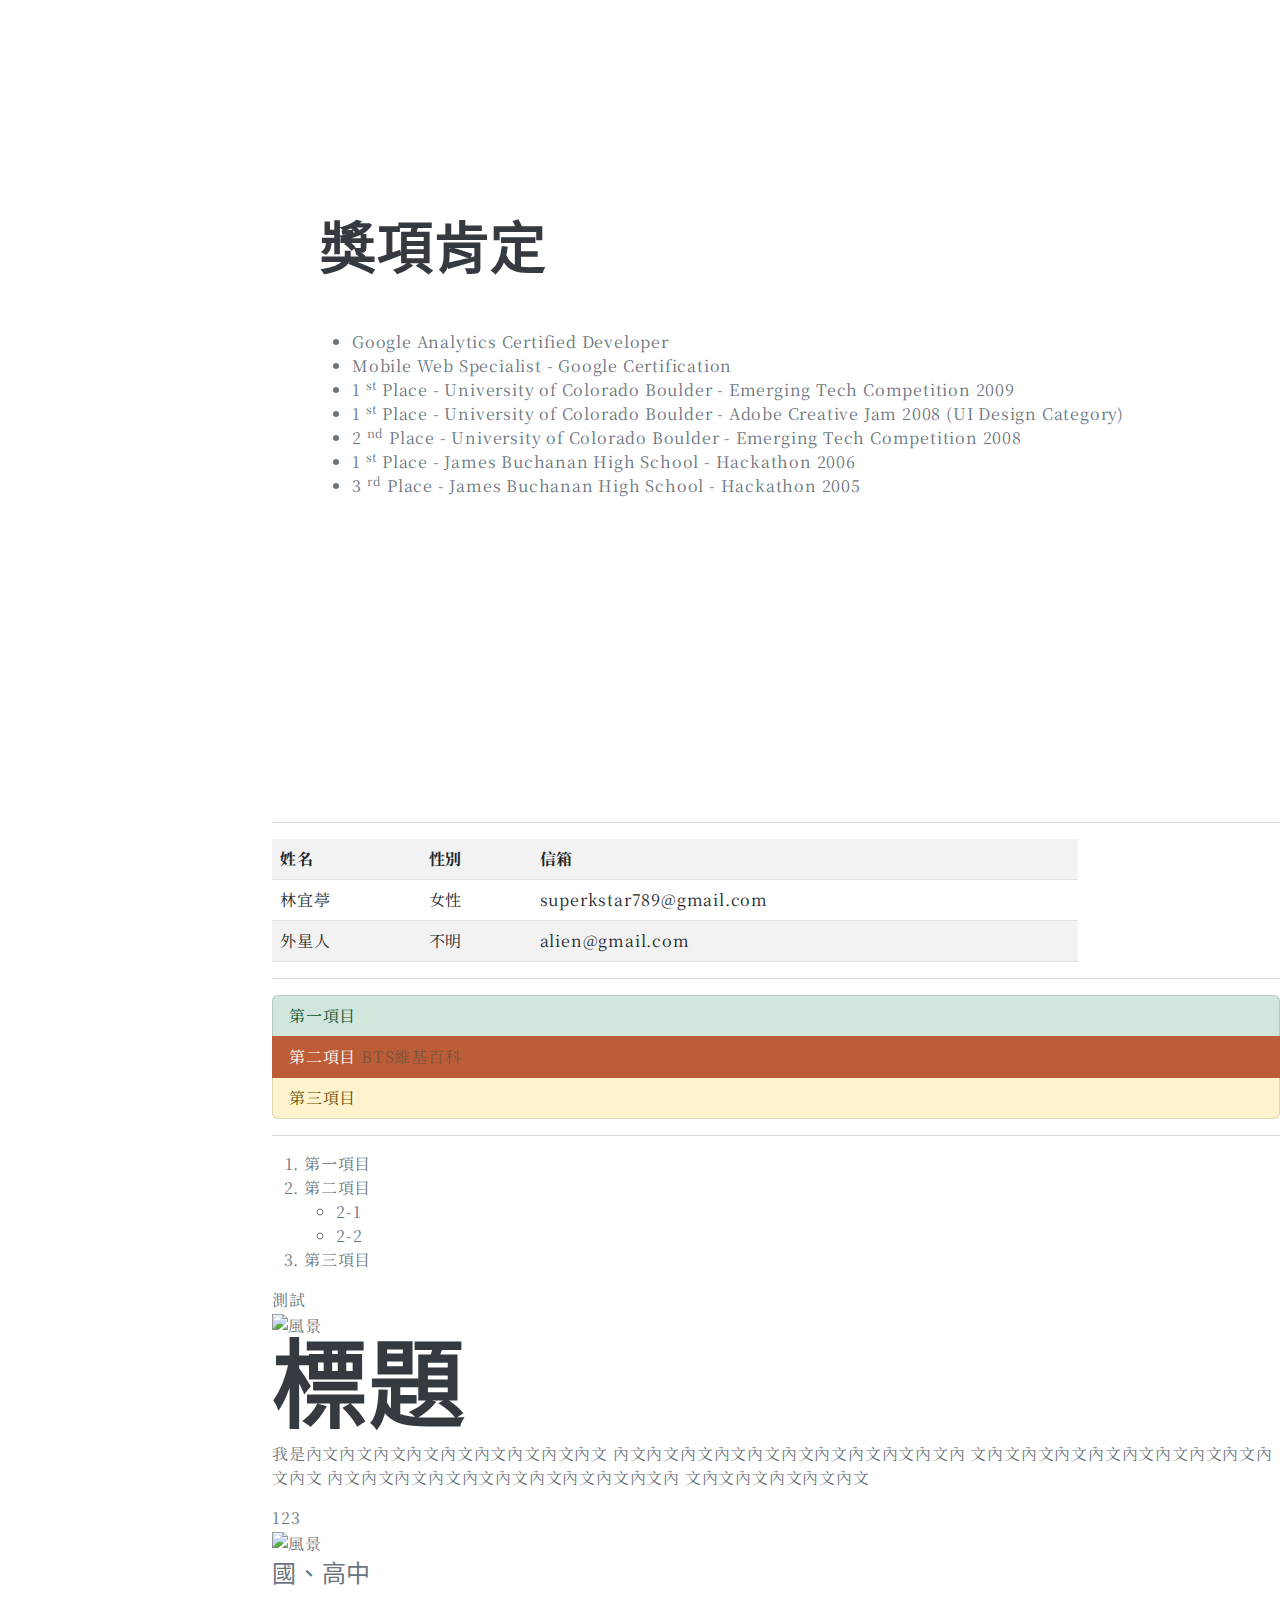
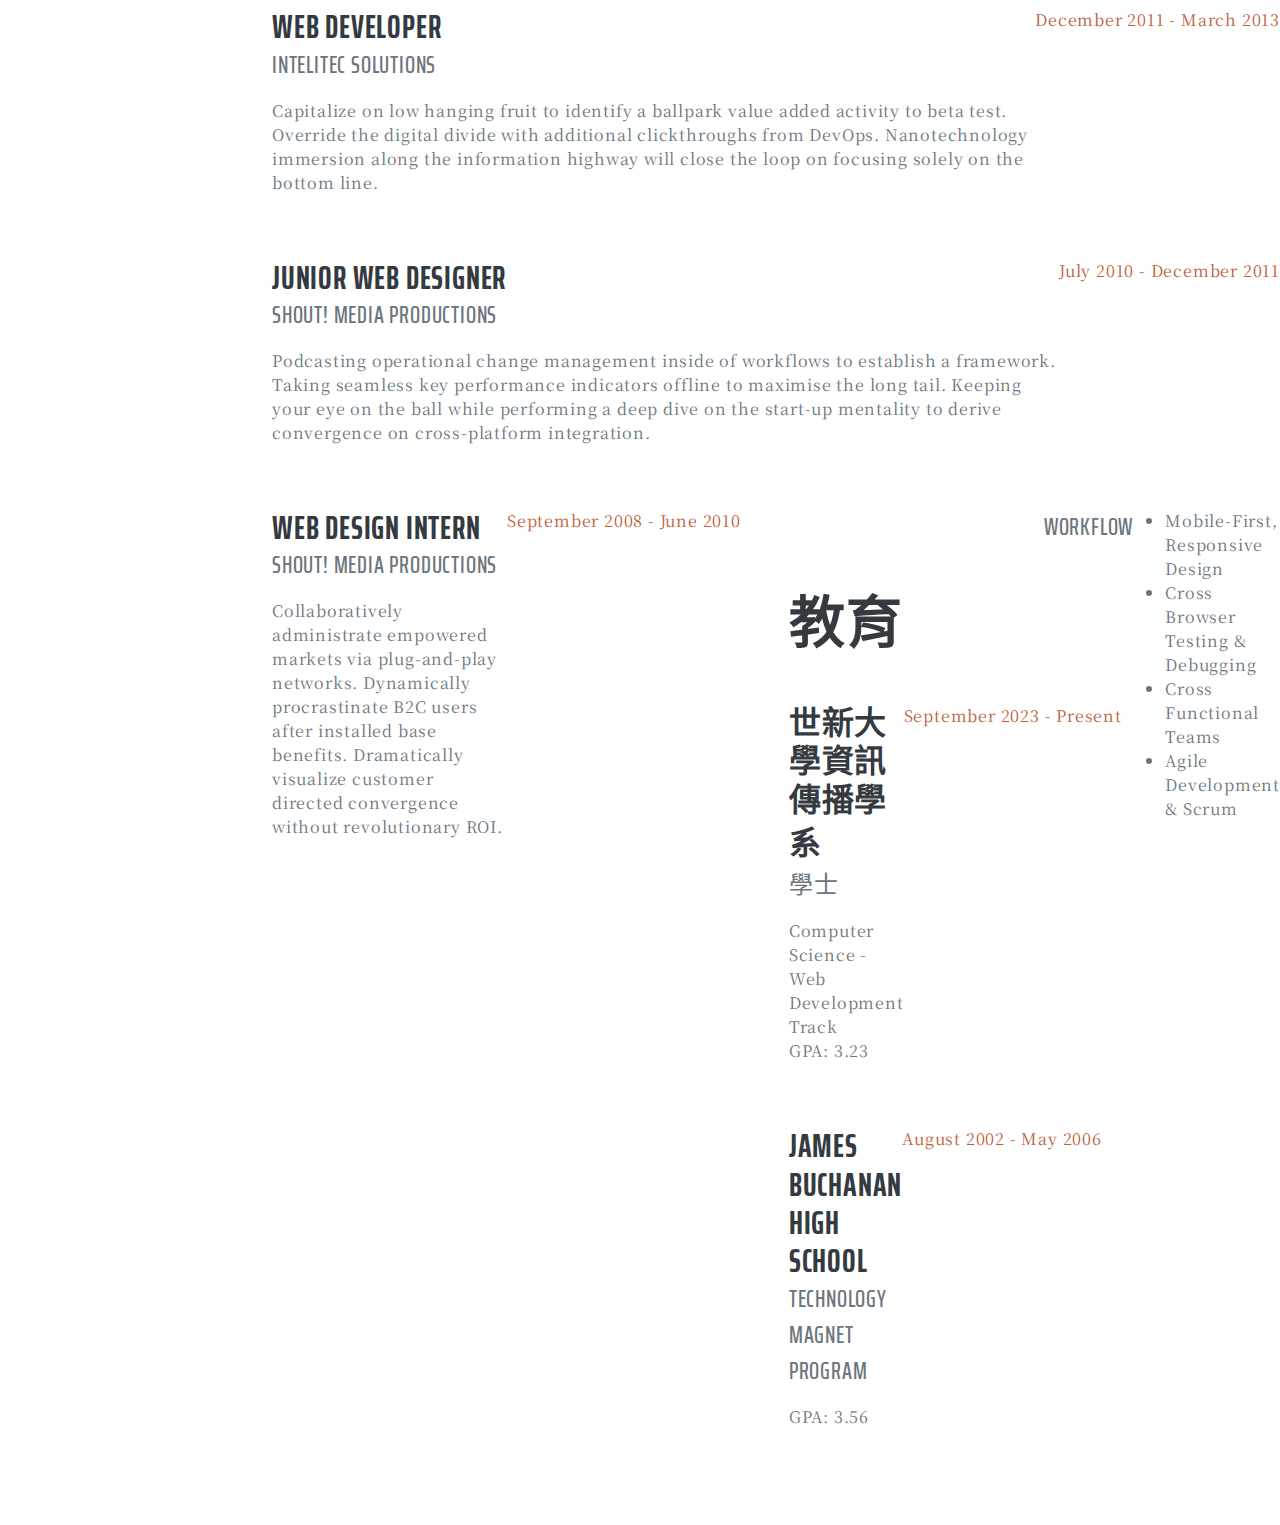
==== commit 7270249f: "4/30" ====
--- a/index.html
+++ b/index.html
@@ -101,9 +101,10 @@
                         <div class="flex-grow-1">
                             <h3 class="mb-0">幹部</h3>
                                <p>國中-副班長、風紀股長 </p>
+                               <p>國中-樂隊</p>
                                <p>高中-副班長、衛生股長</p>
                         </div>
-                        <div class="flex-shrink-0"><span class="text-primary">September  2017 - Present</span></div>
+                        <div class="flex-shrink-0"><span class="text-primary">September  2017 - June 2023</span></div>
             </div>
                      <div class="d-flex flex-column flex-md-row justify-content-between mb-5">
                          <div class="flex-grow-1">
@@ -152,41 +153,23 @@
             <section class="resume-section" id="skills">
                 <div class="resume-section-content">
                     <h2 class="mb-5">技能</h2>
-                    <div class="subheading mb-3">Programming Languages & Tools</div>
-                    <ul class="list-inline dev-icons">
-                        <li class="list-inline-item"><i class="fab fa-html5"></i></li>
-                        <li class="list-inline-item"><i class="fab fa-css3-alt"></i></li>
-                        <li class="list-inline-item"><i class="fab fa-js-square"></i></li>
-                        <li class="list-inline-item"><i class="fab fa-angular"></i></li>
-                        <li class="list-inline-item"><i class="fab fa-react"></i></li>
-                        <li class="list-inline-item"><i class="fab fa-node-js"></i></li>
-                        <li class="list-inline-item"><i class="fab fa-sass"></i></li>
-                        <li class="list-inline-item"><i class="fab fa-less"></i></li>
-                        <li class="list-inline-item"><i class="fab fa-wordpress"></i></li>
-                        <li class="list-inline-item"><i class="fab fa-gulp"></i></li>
-                        <li class="list-inline-item"><i class="fab fa-grunt"></i></li>
-                        <li class="list-inline-item"><i class="fab fa-npm"></i></li>
-                    </ul>
-                    <div class="subheading mb-3">Workflow</div>
-                    <ul class="fa-ul mb-0">
-                        <li>
-                            <span class="fa-li"><i class="fas fa-check"></i></span>
-                            Mobile-First, Responsive Design
-                        </li>
-                        <li>
-                            <span class="fa-li"><i class="fas fa-check"></i></span>
-                            Cross Browser Testing & Debugging
-                        </li>
-                        <li>
-                            <span class="fa-li"><i class="fas fa-check"></i></span>
-                            Cross Functional Teams
-                        </li>
-                        <li>
-                            <span class="fa-li"><i class="fas fa-check"></i></span>
-                            Agile Development & Scrum
-                        </li>
-                    </ul>
-                </div>
+                    <div class="subheading mb-3">Skill</div>
+                    <table class="table table-striped table-hover table-80">
+                        <tr class="table_primary">
+                            <th>拔河 <p>(國小)</p></th>
+                            <th>游泳 <p>(國小)</p></th>
+                            <th>烏克麗麗 <p>(國小)</p></th>
+                            <th>上低音號 <p>(國中)</p></th>
+                        </tr>
+                        <tr>
+                            <td><div id=“profile_pic”> <img src="assets/img/river.jpg" alt="拔河"  width="100"></td>
+                            <td><div id=“profile_pic”> <img src="assets/img/swim.jpg" alt="游泳"  width="100"></td>
+                            <td><div id=“profile_pic”> <img src="assets/img/lili.png" alt="烏克麗麗"  width="100"></td>
+                            <td><div id=“profile_pic”> <img src="assets/img/euphonium.jpg" alt="上低音號"  width="100"></td>   
+                        </tr>
+                        <p>很開心能學習到這些技能！！</p>
+                    </table>
+                   
             </section>
             <hr class="m-0" />
             <!-- Interests-->
@@ -353,3 +336,24 @@
             </section>
 
 
+            <div class="subheading mb-3">Workflow</div>
+            <ul class="fa-ul mb-0">
+                <li>
+                    <span class="fa-li"><i class="fas fa-check"></i></span>
+                    Mobile-First, Responsive Design
+                </li>
+                <li>
+                    <span class="fa-li"><i class="fas fa-check"></i></span>
+                    Cross Browser Testing & Debugging
+                </li>
+                <li>
+                    <span class="fa-li"><i class="fas fa-check"></i></span>
+                    Cross Functional Teams
+                </li>
+                <li>
+                    <span class="fa-li"><i class="fas fa-check"></i></span>
+                    Agile Development & Scrum
+                </li>
+            </ul>
+        </div>
+
--- a/css/my_style.css
+++ b/css/my_style.css
@@ -55,4 +55,9 @@
 
 .table-80{
     width: 80%;
+}
+
+.table_primary{
+    background-color:white;
+    color:#CA8EFF;
 }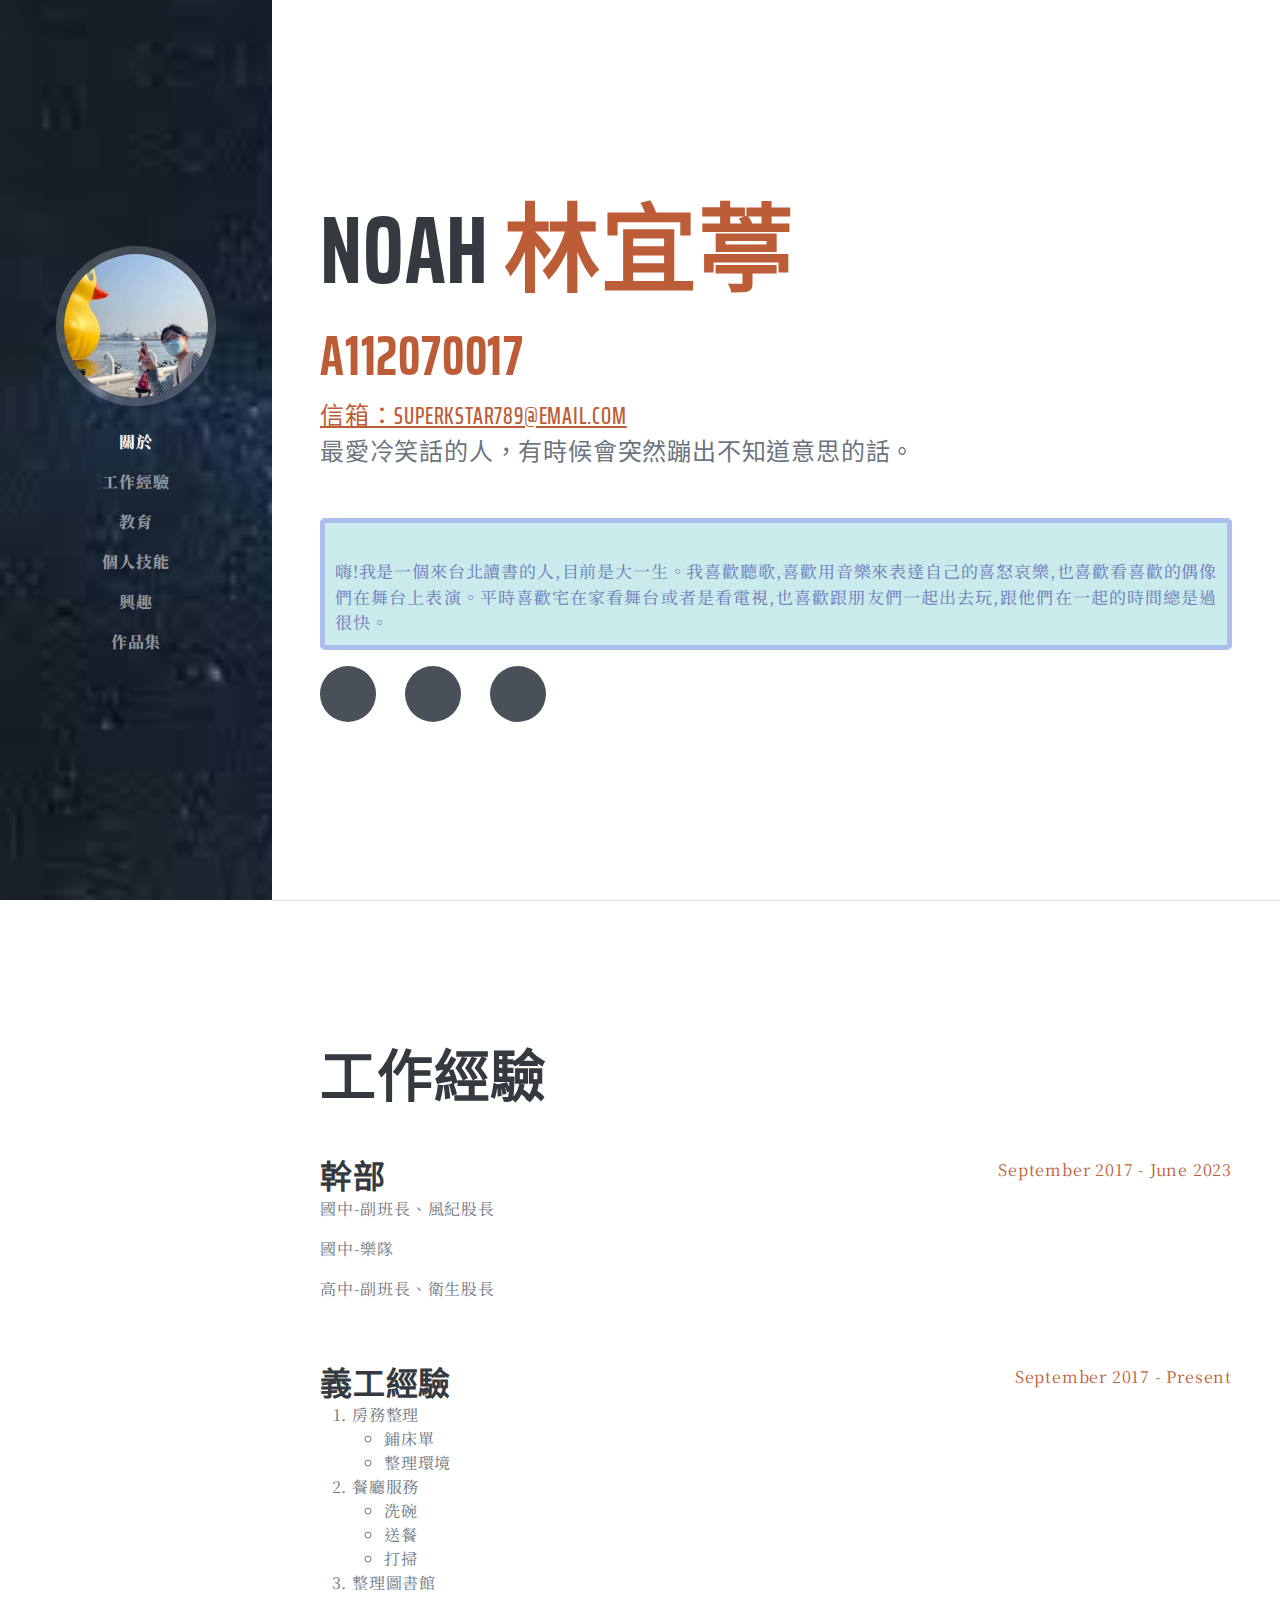
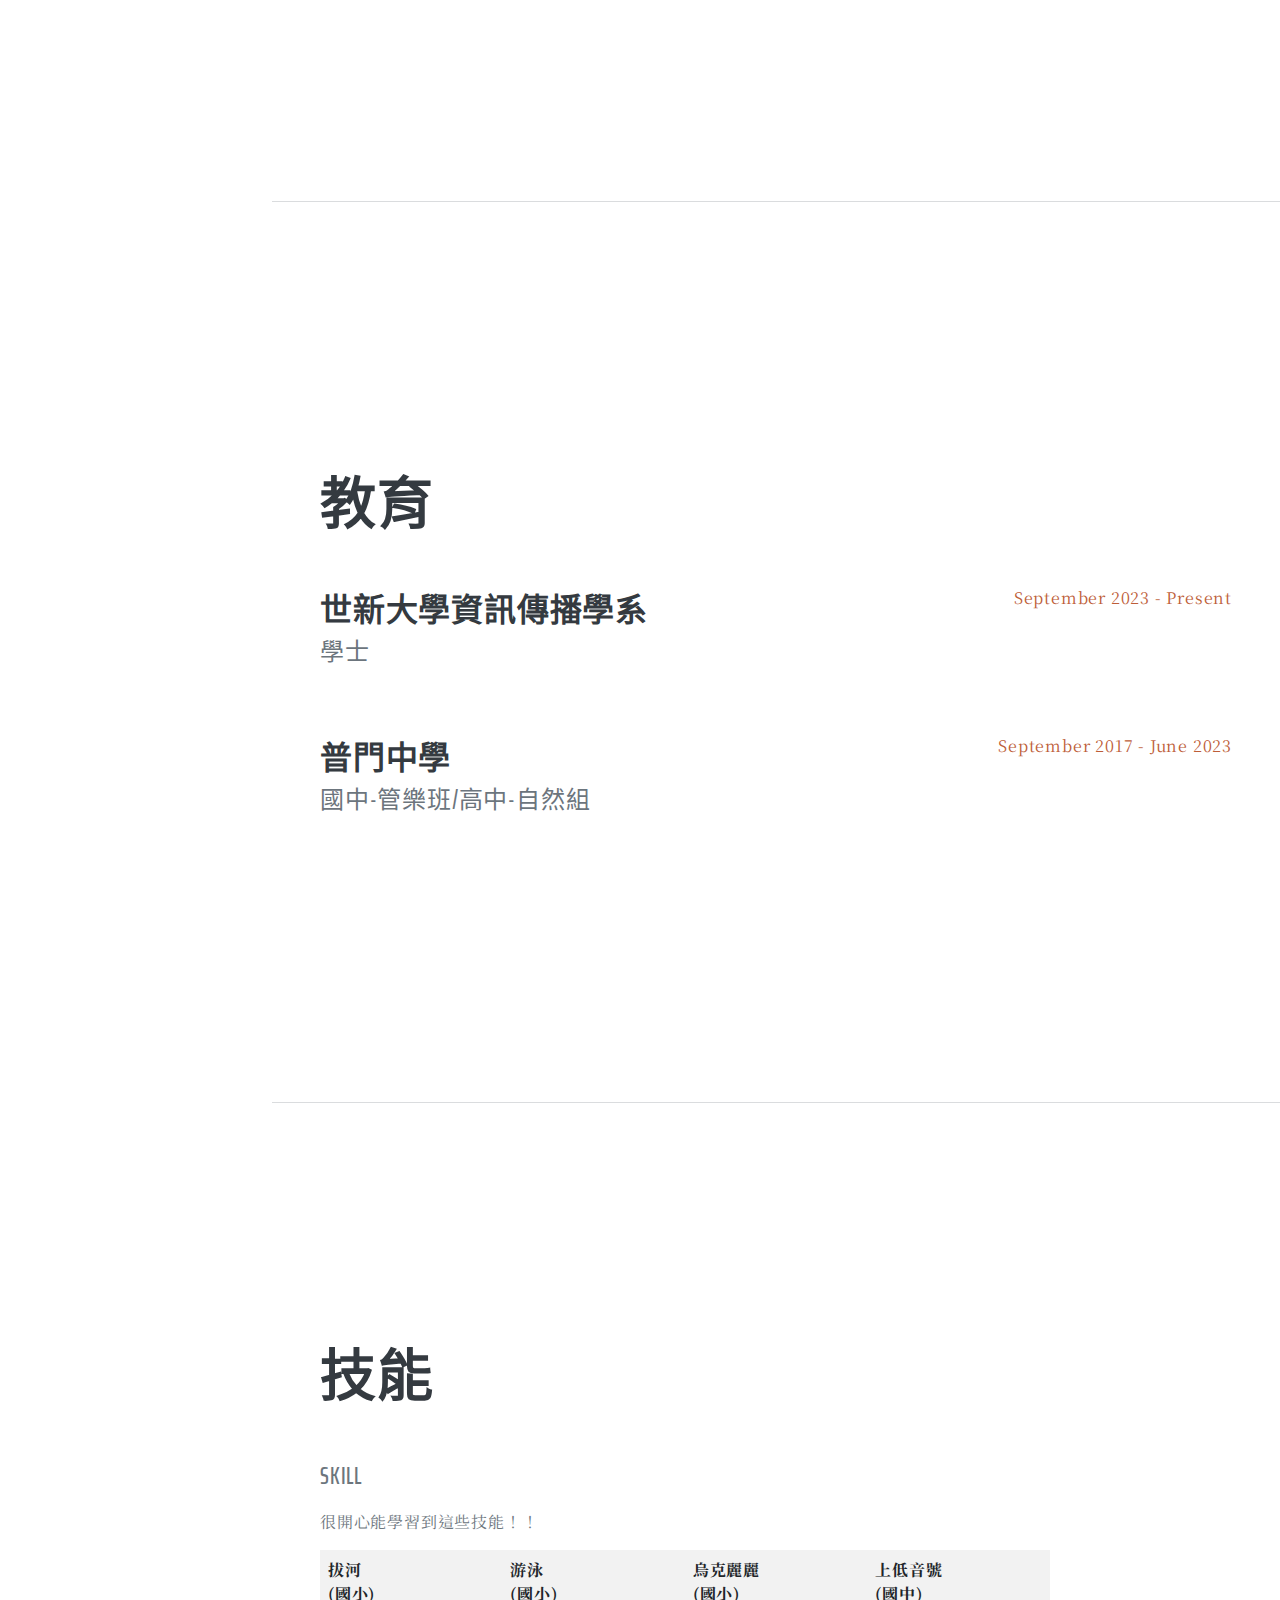
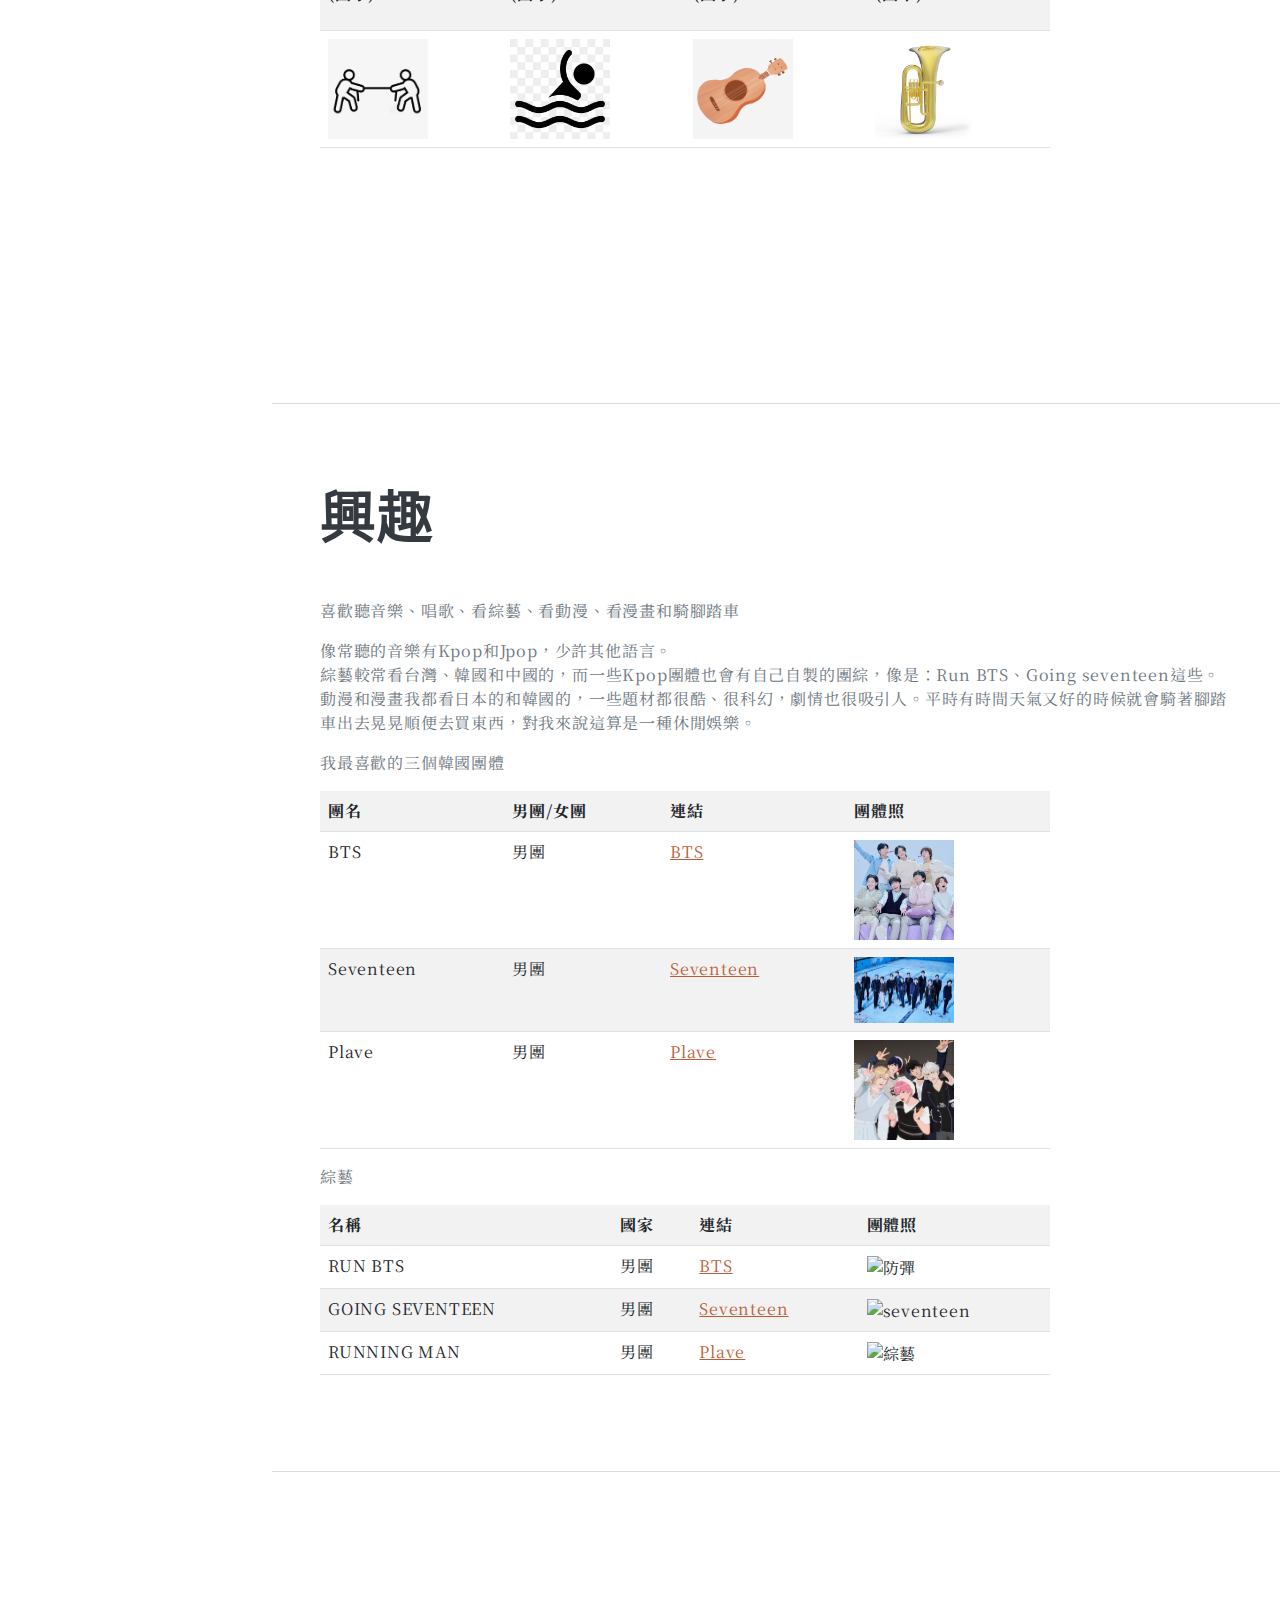
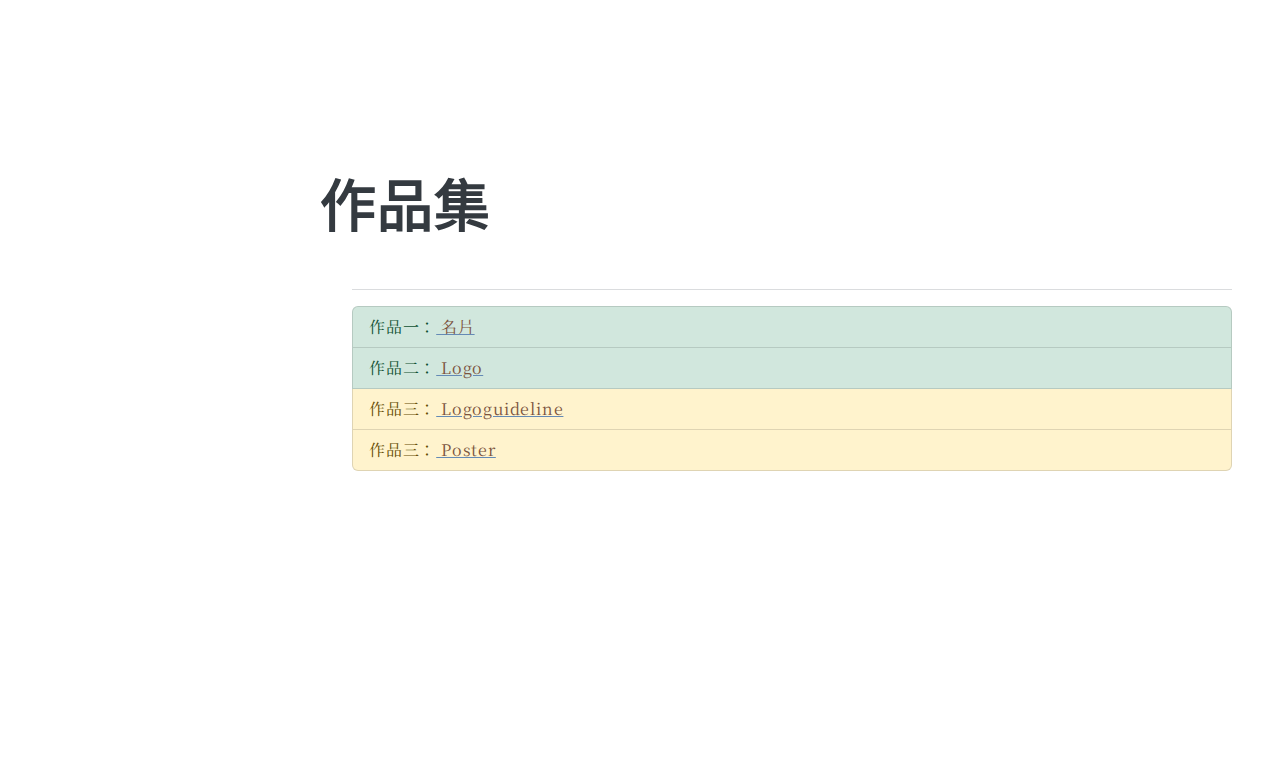
==== commit 61227c30: "4/30" ====
--- a/index.html
+++ b/index.html
@@ -54,37 +54,9 @@
                         <p>最愛冷笑話的人，有時候會突然蹦出不知道意思的話。</p>
                 </div>
                     <div class="redred"><br/>嗨!我是一個來台北讀書的人,目前是大一生。我喜歡聽歌,喜歡用音樂來表達自己的喜怒哀樂,也喜歡看喜歡的偶像們在舞台上表演。平時喜歡宅在家看舞台或者是看電視,也喜歡跟朋友們一起出去玩,跟他們在一起的時間總是過很快。 
-                    <span class="blueblue">
-                    </span>  
-                </div>
-                <p>我最喜歡的三個韓國團體</p>
-                <table class="table table-striped table-hover table-80">
-                    <tr class="table_primary">
-                        <th>團名</th>
-                        <th>男團/女團</th>
-                        <th>連結</th>
-                        <th>團體照</th>
-                    </tr>
-                    <tr>
-                        <td>BTS</td>
-                        <td>男團</td>
-                        <td><a href="https://youtu.be/GZjt_sA2eso?si=PJHTcoRbkaacq9v3"> BTS</a> </td>
-                        <td><div id=“profile_pic”> <img src="assets/img/bts.jpg" alt="防彈"  width="100"> </td>
-                    </tr>
-                    <tr>
-                        <td>Seventeen</td>
-                        <td>男團</td>
-                        <td> <a href="https://youtu.be/eTuR-e6aLRo?si=ak7r6kEFWvE2FcvN"> Seventeen </a></td>
-                        <td><div id=“profile_pic”> <img src="assets/img/seventeen.jpg" alt="seventeen"  width="100"> </td>
-                    </tr>
-                    <tr>
-                        <td>Plave</td>
-                        <td>男團</td>
-                        <td><a href="https://youtu.be/FxB6_qaqHlY?si=fR61vHMRKW2AbWjM"> Plave</a> </td>
-                        <td><div id=“profile_pic”> <img src="assets/img/plave.jpg" alt="plave"  width="100"> </td>
-                    </tr>
-                </table>
-                 
+                    <span class="blueblue"> </span>   
+                </div>
+                <p> </p>
                     <div class="social-icons">
                         <a class="social-icon" href="https://github.com/lionpog/lionpog.github.io.git"><i class="fab fa-github"></i></a>
                         <a class="social-icon" href="https://youtube.com/@user-bn5jw5eq3s?si=U1Wx80-1YIy6ivng"><i class="fab fa-youtube"></i></a>
@@ -176,58 +148,83 @@
             <section class="resume-section" id="interests">
                 <div class="resume-section-content">
                     <h2 class="mb-5">興趣</h2>
-                    <p>Apart from being a web developer, I enjoy most of my time being outdoors. In the winter, I am an avid skier and novice ice climber. During the warmer months here in Colorado, I enjoy mountain biking, free climbing, and kayaking.</p>
-                    <p class="mb-0">When forced indoors, I follow a number of sci-fi and fantasy genre movies and television shows, I am an aspiring chef, and I spend a large amount of my free time exploring the latest technology advancements in the front-end web development world.</p>
+                    <p>喜歡聽音樂、唱歌、看綜藝、看動漫、看漫畫和騎腳踏車</p>
+                    <p class="mb-0">像常聽的音樂有Kpop和Jpop，少許其他語言。</p>
+                    <p>綜藝較常看台灣、韓國和中國的，而一些Kpop團體也會有自己自製的團綜，像是：Run BTS、Going seventeen這些。動漫和漫畫我都看日本的和韓國的，一些題材都很酷、很科幻，劇情也很吸引人。平時有時間天氣又好的時候就會騎著腳踏車出去晃晃順便去買東西，對我來說這算是一種休閒娛樂。</p>
+                    <p>我最喜歡的三個韓國團體</p>
+                <table class="table table-striped table-hover table-80">
+                    <tr class="table_primary">
+                        <th>團名</th>
+                         <th>男團/女團</th>
+                         <th>連結</th>
+                         <th>團體照</th>
+                    </tr>
+                    <tr>
+                        <td>BTS</td>
+                        <td>男團</td>
+                        <td><a href="https://youtu.be/GZjt_sA2eso?si=PJHTcoRbkaacq9v3"> BTS</a> </td>
+                        <td><div id=“profile_pic”> <img src="assets/img/bts.jpg" alt="防彈"  width="100"> </td>
+                    </tr>
+                     <tr>
+                        <td>Seventeen</td>
+                        <td>男團</td>
+                        <td> <a href="https://youtu.be/eTuR-e6aLRo?si=ak7r6kEFWvE2FcvN"> Seventeen </a></td>
+                        <td><div id=“profile_pic”> <img src="assets/img/seventeen.jpg" alt="seventeen"  width="100"> </td>
+                    </tr>
+                    <tr>
+                        <td>Plave</td>
+                        <td>男團</td>
+                        <td><a href="https://youtu.be/FxB6_qaqHlY?si=fR61vHMRKW2AbWjM"> Plave</a> </td>
+                        <td><div id=“profile_pic”> <img src="assets/img/plave.jpg" alt="plave"  width="100"> </td>
+                     </tr>
+                </table>
+                    
+                <p>綜藝</p>
+                <table class="table table-striped table-hover table-80">
+                    <tr class="table_primary">
+                        <th>名稱</th>
+                         <th>國家</th>
+                         <th>連結</th>
+                         <th>團體照</th>
+                    </tr>
+                    <tr>
+                        <td>RUN BTS</td>
+                        <td>男團</td>
+                        <td><a href="https://youtu.be/GZjt_sA2eso?si=PJHTcoRbkaacq9v3"> BTS</a> </td>
+                        <td><div id=“profile_pic”> <img src="assets/img/runbts.png" alt="防彈"  width="100"> </td>
+                        </tr>
+                     <tr>
+                        <td>GOING SEVENTEEN</td>
+                        <td>男團</td>
+                        <td> <a href="https://youtu.be/eTuR-e6aLRo?si=ak7r6kEFWvE2FcvN"> Seventeen </a></td>
+                        <td><div id=“profile_pic”> <img src="assets/img/goingseventeen.jpg" alt="seventeen"  width="100"> </td>
+                    </tr>
+                    <tr>
+                        <td>RUNNING MAN</td>
+                        <td>男團</td>
+                        <td><a href="https://youtu.be/FxB6_qaqHlY?si=fR61vHMRKW2AbWjM"> Plave</a> </td>
+                        <td><div id=“profile_pic”> <img src="assets/img/runningman.jpg" alt="綜藝"  width="100"> </td>
+                     </tr>
+                </table>
+                    
                 </div>
             </section>
             <hr class="m-0" />
             <!-- Awards-->
             <section class="resume-section" id="awards">
                 <div class="resume-section-content">
-                    <h2 class="mb-5">獎項肯定</h2>
+                    <h2 class="mb-5">作品集</h2>
                     <ul class="fa-ul mb-0">
-                        <li>
-                            <span class="fa-li"><i class="fas fa-trophy text-warning"></i></span>
-                            Google Analytics Certified Developer
-                        </li>
-                        <li>
-                            <span class="fa-li"><i class="fas fa-trophy text-warning"></i></span>
-                            Mobile Web Specialist - Google Certification
-                        </li>
-                        <li>
-                            <span class="fa-li"><i class="fas fa-trophy text-warning"></i></span>
-                            1
-                            <sup>st</sup>
-                            Place - University of Colorado Boulder - Emerging Tech Competition 2009
-                        </li>
-                        <li>
-                            <span class="fa-li"><i class="fas fa-trophy text-warning"></i></span>
-                            1
-                            <sup>st</sup>
-                            Place - University of Colorado Boulder - Adobe Creative Jam 2008 (UI Design Category)
-                        </li>
-                        <li>
-                            <span class="fa-li"><i class="fas fa-trophy text-warning"></i></span>
-                            2
-                            <sup>nd</sup>
-                            Place - University of Colorado Boulder - Emerging Tech Competition 2008
-                        </li>
-                        <li>
-                            <span class="fa-li"><i class="fas fa-trophy text-warning"></i></span>
-                            1
-                            <sup>st</sup>
-                            Place - James Buchanan High School - Hackathon 2006
-                        </li>
-                        <li>
-                            <span class="fa-li"><i class="fas fa-trophy text-warning"></i></span>
-                            3
-                            <sup>rd</sup>
-                            Place - James Buchanan High School - Hackathon 2005
-                        </li>
-                    </ul>
-                </div>
-            </section>
-        </div>
+                        <hr class="blank">
+                        <div id="htmlcsstest">
+                            <ol class="list-group">
+                            <li class="list-group-item list-group-item-success">作品一：<a class="expedu_icon" a href="https://drive.google.com/file/d/15N7cxlwQso44mmSySxc1AbyBNafLPcWs/view?usp=drive_link"> <target="_blank"><span class="blueblue">名片</span></a> </li>
+                            <li class="list-group-item list-group-item-success">作品二：<a class="expedu_icon" a href="https://drive.google.com/file/d/1v7chWwHDeqBO0cTA3ceoYcUFJZu-TGsR/view?usp=drive_link"> <target="_blank"><span class="blueblue">Logo</span></a> </li>
+                            <li class="list-group-item list-group-item-warning">作品三：<a class="expedu_icon" a href="https://drive.google.com/file/d/1_jC-Q6zz8eSYjeX8_3R6WpWXNjwXrBgv/view?usp=drive_link"> <target="_blank"><span class="blueblue">Logoguideline</span></a> </li>
+                            <li class="list-group-item list-group-item-warning">作品三：<a class="expedu_icon" a href="https://drive.google.com/file/d/1oAc4VF30kI9uzBieaKf3hcB675ft7kbF/view?usp=drive_link"> <target="_blank"><span class="blueblue">Poster</span></a> </li> 
+                        </ol>
+            </section>
+         </div>
         <!-- Bootstrap core JS-->
         <script src="https://cdn.jsdelivr.net/npm/bootstrap@5.2.3/dist/js/bootstrap.bundle.min.js"></script>
         <!-- Core theme JS-->
@@ -235,125 +232,3 @@
     </body>
 </html>
 
-<hr class="blank">
-<table class="table table-striped table-hover table-80">
-    <tr class="table_primary">
-        <th>姓名</th>
-        <th>性別</th>
-        <th>信箱</th>
-    </tr>
-    <tr>
-        <td>林宜葶</td>
-        <td>女性</td>
-        <td>superkstar789@gmail.com</td>
-    </tr>
-    <tr>
-        <td>外星人</td>
-        <td>不明</td>
-        <td>alien@gmail.com</td>
-    </tr>
-</table>
-
-<hr class="blank">
-<div id="htmlcsstest">
-    <ol class="list-group">
-    <li class="list-group-item list-group-item-success">第一項目</li>
-    <li class="list-group-item active">第二項目 <a href="https://zh.wikipedia.org/zh-tw/%E9%98%B2%E5%BD%88%E5%B0%91%E5%B9%B4%E5%9C%98" target="_blank"><span class="blueblue">BTS維基百科</span></a></li>
-    <li class="list-group-item list-group-item-warning">第三項目</li>
-    </ol>
-
-    <hr class="blank">
-    <ol class="noahlist">
-        <li>第一項目</li>
-        <li>第二項目</li>
-           <ul>
-               <li>2-1</li>
-               <li>2-2</li>
-           </ul>
-        <li>第三項目</li>
-    </ol>
-    
-    <main>測試</main>
-    <div id=“profile_pic”> <img src="assets/img/seat.jpg" alt="風景"  width="100"> 
-        <h1> 標題</h1>
-        <p>我是內文內文內文內文內文內文內文內文內文
-            內文內文內文內文內文內文內文內文內文內文內
-            文內文內文內文內文內文內文內文內文內文內文
-            內文內文內文內文內文內文內文內文內文內文內
-            文內文內文內文內文內文</p></div>
-            <article>123 </article>
-
-            <br./><img src="assets/img/seat.jpg" alt="風景"  width="100"></div>
-            <div class="subheading mb-3">國、高中</div>
-        </div>
-
-
-        <div class="d-flex flex-column flex-md-row justify-content-between mb-5">
-            <div class="flex-grow-1">
-                <h3 class="mb-0">Web Developer</h3>
-                <div class="subheading mb-3">Intelitec Solutions</div>
-                <p>Capitalize on low hanging fruit to identify a ballpark value added activity to beta test. Override the digital divide with additional clickthroughs from DevOps. Nanotechnology immersion along the information highway will close the loop on focusing solely on the bottom line.</p>
-            </div>
-            <div class="flex-shrink-0"><span class="text-primary">December 2011 - March 2013</span></div>
-        </div>
-        <div class="d-flex flex-column flex-md-row justify-content-between mb-5">
-            <div class="flex-grow-1">
-                <h3 class="mb-0">Junior Web Designer</h3>
-                <div class="subheading mb-3">Shout! Media Productions</div>
-                <p>Podcasting operational change management inside of workflows to establish a framework. Taking seamless key performance indicators offline to maximise the long tail. Keeping your eye on the ball while performing a deep dive on the start-up mentality to derive convergence on cross-platform integration.</p>
-            </div>
-            <div class="flex-shrink-0"><span class="text-primary">July 2010 - December 2011</span></div>
-        </div>
-        <div class="d-flex flex-column flex-md-row justify-content-between">
-            <div class="flex-grow-1">
-                <h3 class="mb-0">Web Design Intern</h3>
-                <div class="subheading mb-3">Shout! Media Productions</div>
-                <p>Collaboratively administrate empowered markets via plug-and-play networks. Dynamically procrastinate B2C users after installed base benefits. Dramatically visualize customer directed convergence without revolutionary ROI.</p>
-            </div>
-            <div class="flex-shrink-0"><span class="text-primary">September 2008 - June 2010</span></div>
-
-            <section class="resume-section" id="education">
-                <div class="resume-section-content">
-                    <h2 class="mb-5">教育</h2>
-                    <div class="d-flex flex-column flex-md-row justify-content-between mb-5">
-                        <div class="flex-grow-1">
-                            <h3 class="mb-0">世新大學資訊傳播學系 <a class="expedu_icon" href="https://ics.wp.shu.edu.tw/" target="_blank"><i class="fa-solid fa-link"></i></a></h3>
-                            <div class="subheading mb-3">學士</div>
-                            <div>Computer Science - Web Development Track</div>
-                            <p>GPA: 3.23</p>
-                        </div>
-                        <div class="flex-shrink-0"><span class="text-primary">September  2023 - Present</span></div>
-                    </div>
-                    <div class="d-flex flex-column flex-md-row justify-content-between">
-                        <div class="flex-grow-1">
-                            <h3 class="mb-0">James Buchanan High School</h3>
-                            <div class="subheading mb-3">Technology Magnet Program</div>
-                            <p>GPA: 3.56</p>
-                        </div>
-                        <div class="flex-shrink-0"><span class="text-primary">August 2002 - May 2006</span></div>
-                    </div>
-                </div>
-            </section>
-
-
-            <div class="subheading mb-3">Workflow</div>
-            <ul class="fa-ul mb-0">
-                <li>
-                    <span class="fa-li"><i class="fas fa-check"></i></span>
-                    Mobile-First, Responsive Design
-                </li>
-                <li>
-                    <span class="fa-li"><i class="fas fa-check"></i></span>
-                    Cross Browser Testing & Debugging
-                </li>
-                <li>
-                    <span class="fa-li"><i class="fas fa-check"></i></span>
-                    Cross Functional Teams
-                </li>
-                <li>
-                    <span class="fa-li"><i class="fas fa-check"></i></span>
-                    Agile Development & Scrum
-                </li>
-            </ul>
-        </div>
-
--- a/css/my_style.css
+++ b/css/my_style.css
@@ -56,8 +56,3 @@
 .table-80{
     width: 80%;
 }
-
-.table_primary{
-    background-color:white;
-    color:#CA8EFF;
-}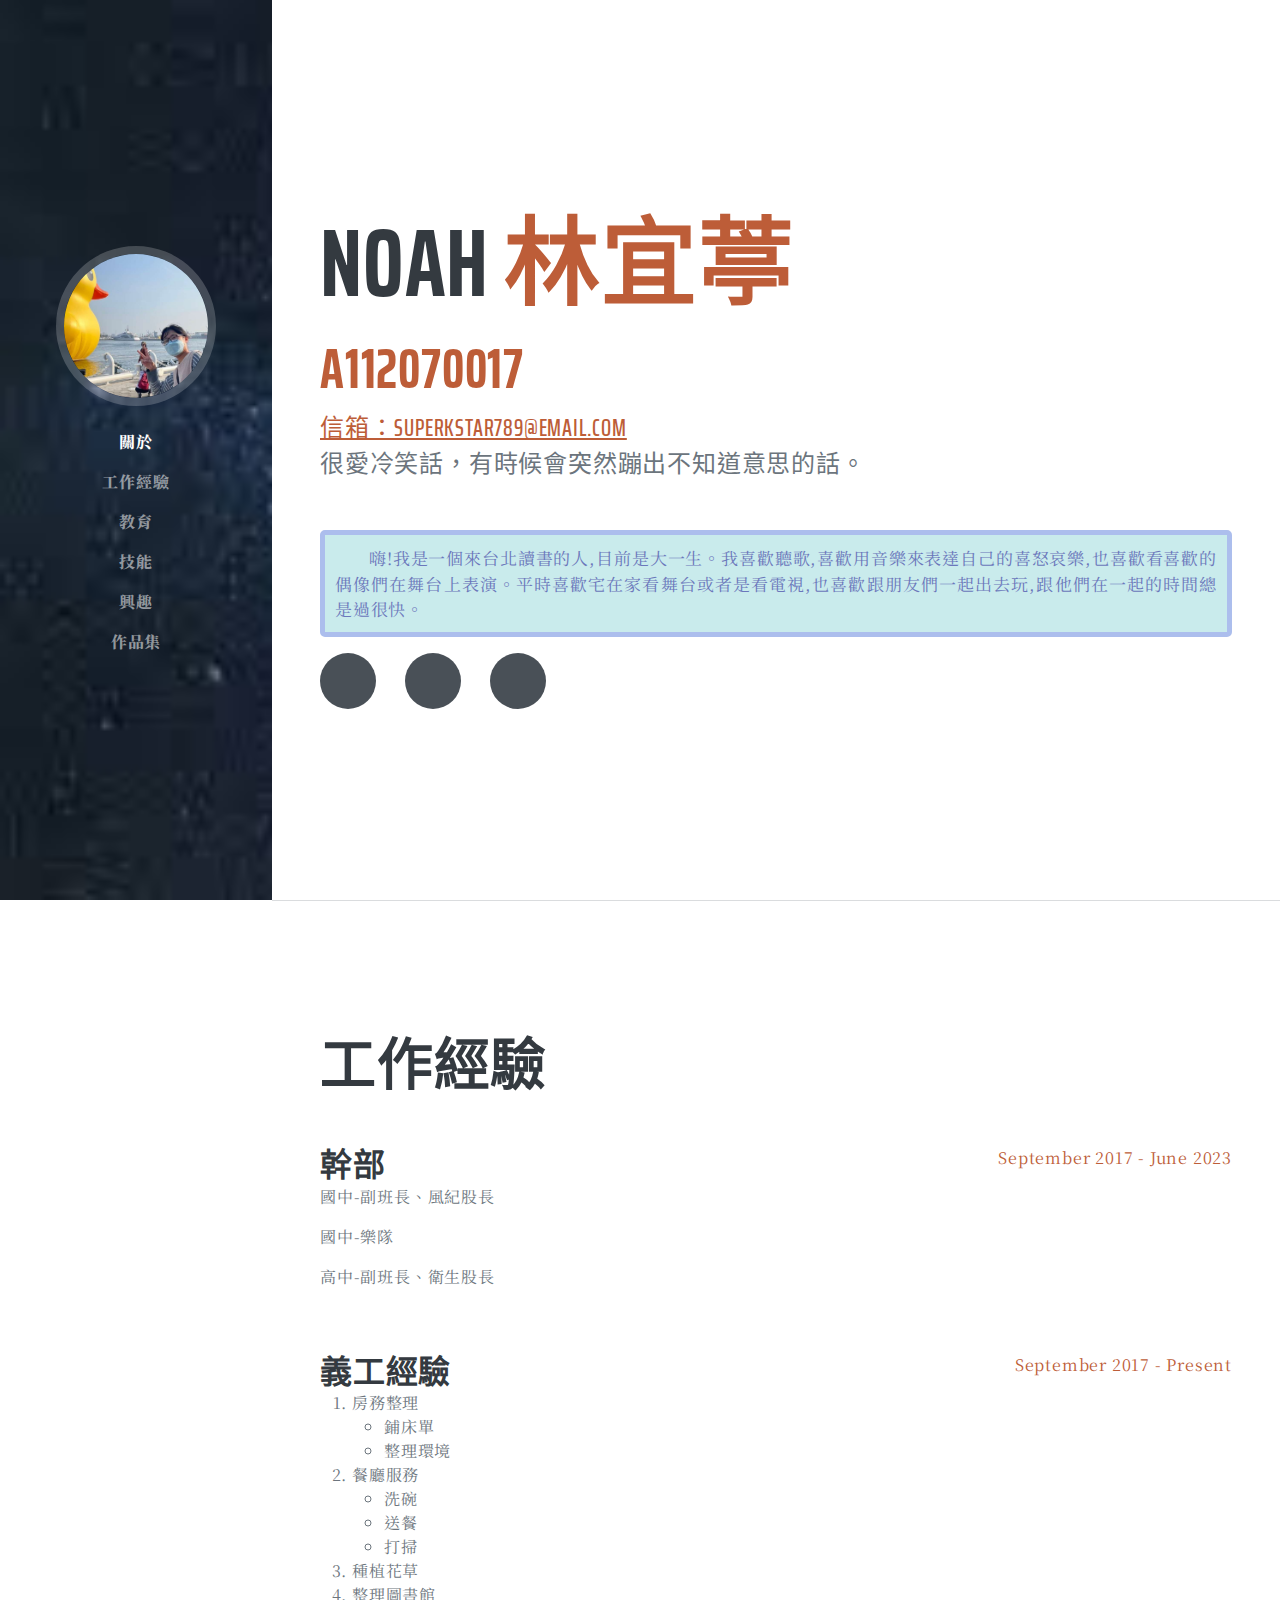
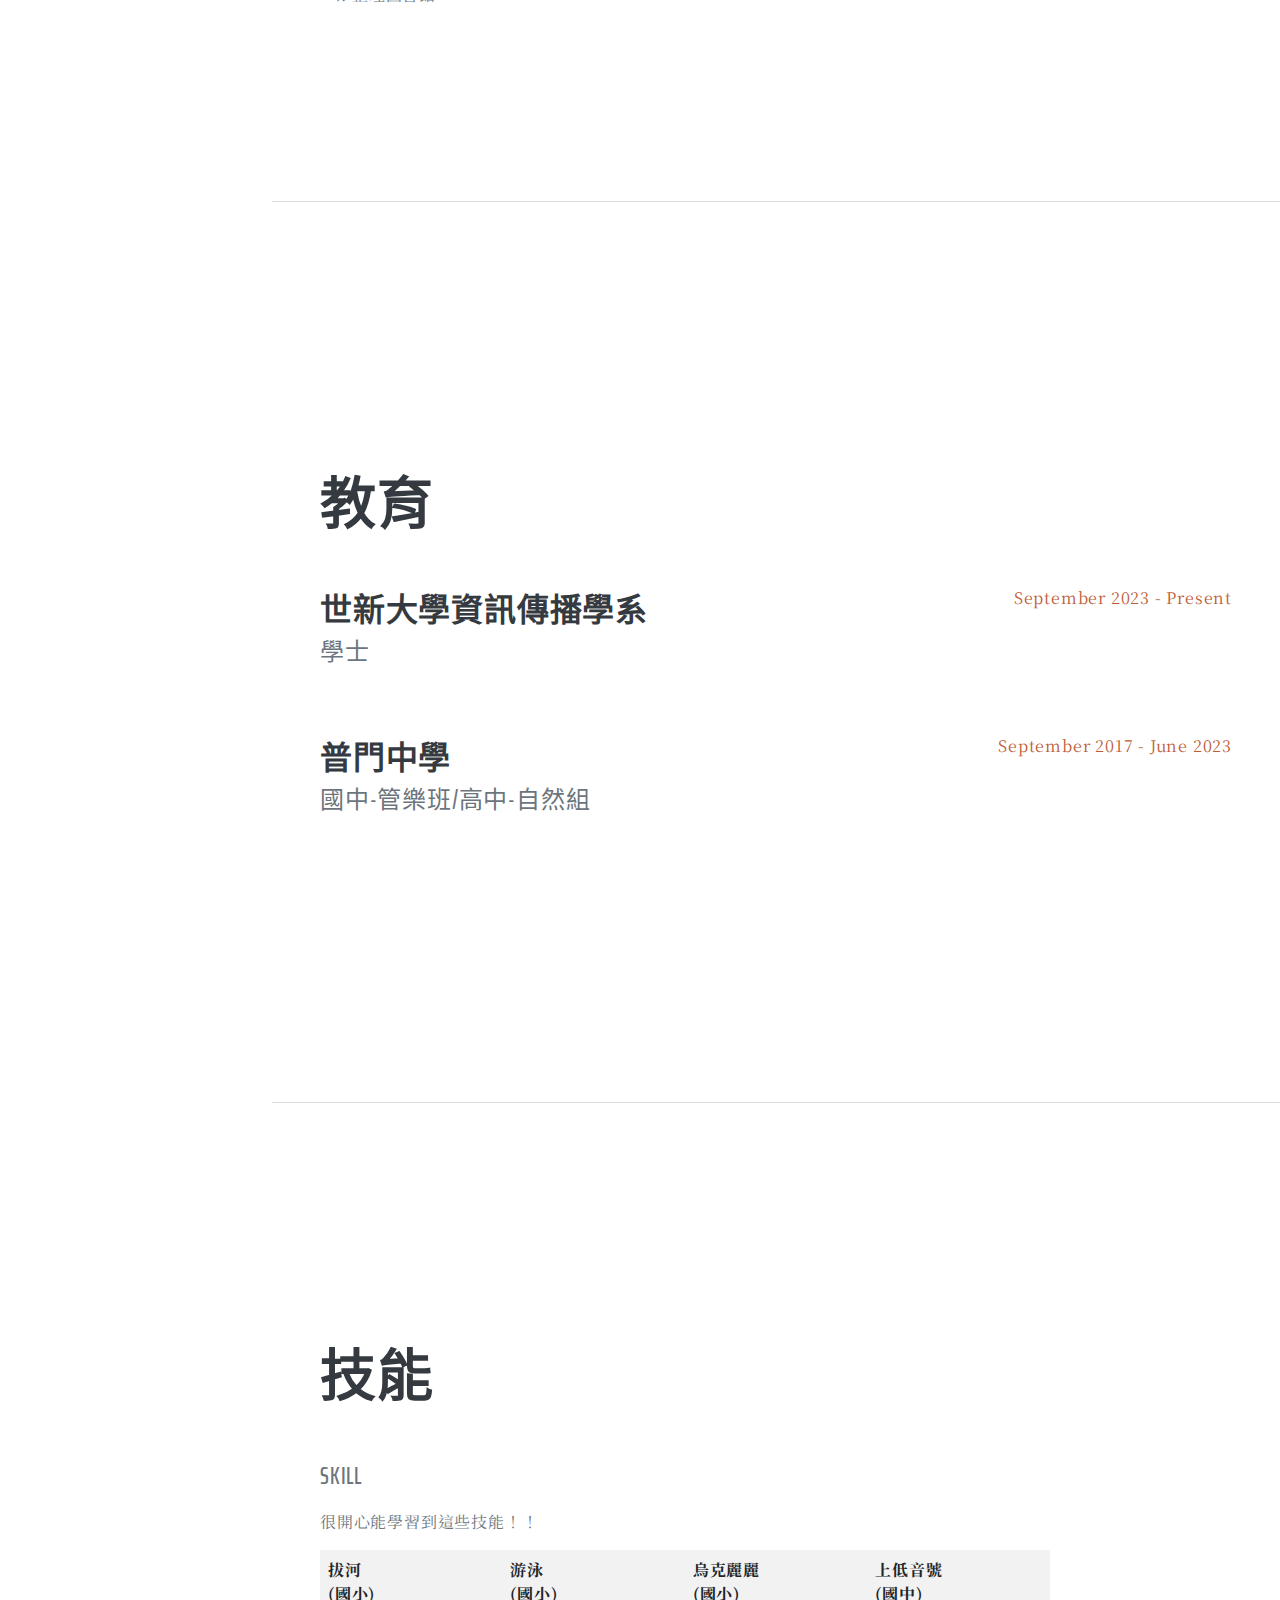
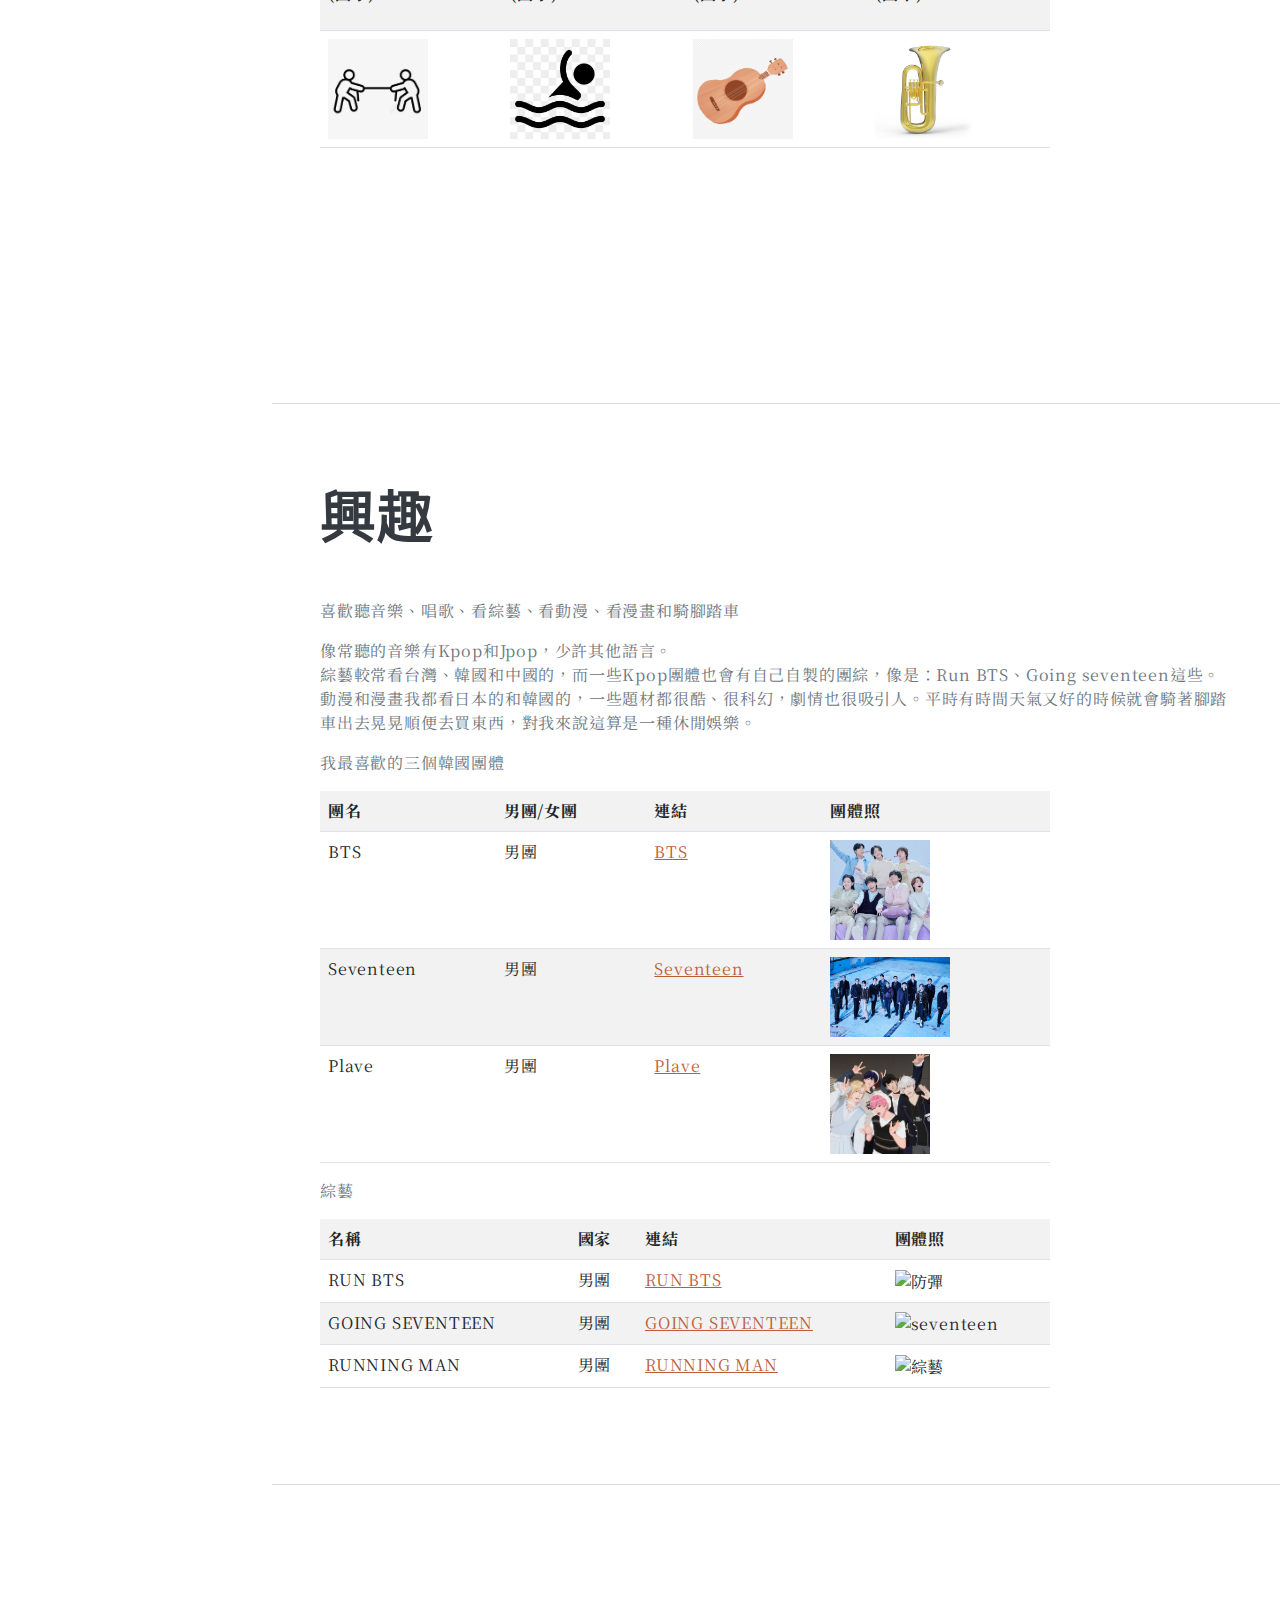
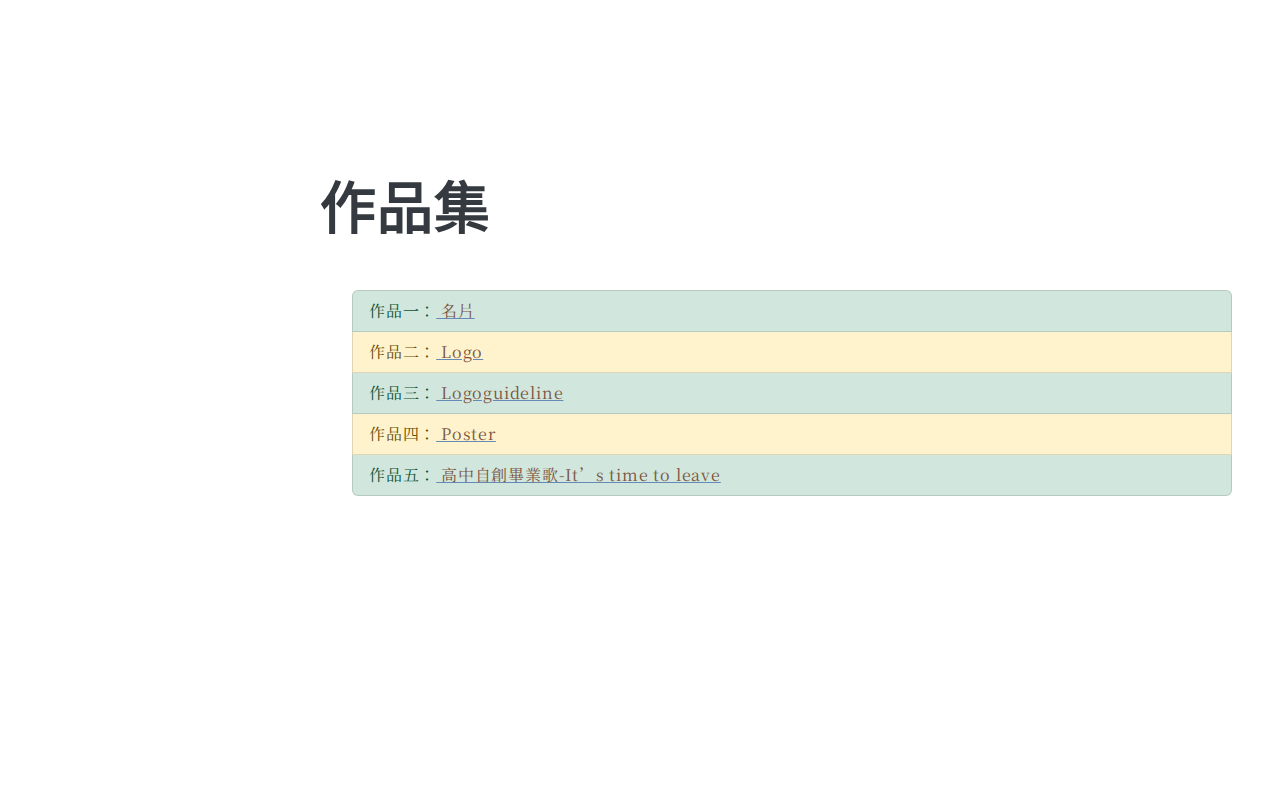
==== commit 055c40c1: "4/30" ====
--- a/index.html
+++ b/index.html
@@ -33,7 +33,7 @@
                     <li class="nav-item"><a class="nav-link js-scroll-trigger" href="#about">關於</a></li>
                     <li class="nav-item"><a class="nav-link js-scroll-trigger" href="#experience">工作經驗</a></li>
                     <li class="nav-item"><a class="nav-link js-scroll-trigger" href="#education">教育</a></li>
-                    <li class="nav-item"><a class="nav-link js-scroll-trigger" href="#personalskills">個人技能</a></li>
+                    <li class="nav-item"><a class="nav-link js-scroll-trigger" href="#skills">技能</a></li>
                     <li class="nav-item"><a class="nav-link js-scroll-trigger" href="#interests">興趣</a></li>
                     <li class="nav-item"><a class="nav-link js-scroll-trigger" href="#awards">作品集</a></li>
                 </ul>
@@ -51,9 +51,9 @@
                     <h2 class="text-primary" > A112070017</h2>
                     <div class="subheading mb-5">
                         <a href="mailto:superkstar789@email.com">信箱：superkstar789@email.com</a>
-                        <p>最愛冷笑話的人，有時候會突然蹦出不知道意思的話。</p>
-                </div>
-                    <div class="redred"><br/>嗨!我是一個來台北讀書的人,目前是大一生。我喜歡聽歌,喜歡用音樂來表達自己的喜怒哀樂,也喜歡看喜歡的偶像們在舞台上表演。平時喜歡宅在家看舞台或者是看電視,也喜歡跟朋友們一起出去玩,跟他們在一起的時間總是過很快。 
+                        <p>很愛冷笑話，有時候會突然蹦出不知道意思的話。</p>
+                </div>
+                    <div class="redred">嗨!我是一個來台北讀書的人,目前是大一生。我喜歡聽歌,喜歡用音樂來表達自己的喜怒哀樂,也喜歡看喜歡的偶像們在舞台上表演。平時喜歡宅在家看舞台或者是看電視,也喜歡跟朋友們一起出去玩,跟他們在一起的時間總是過很快。 
                     <span class="blueblue"> </span>   
                 </div>
                 <p> </p>
@@ -93,6 +93,7 @@
                                        <li>送餐</li>
                                        <li>打掃</li>
                                    </ul>
+                                <li>種植花草</li>
                                 <li>整理圖書館</li>
                             </ol>
                 </div>
@@ -169,7 +170,7 @@
                         <td>Seventeen</td>
                         <td>男團</td>
                         <td> <a href="https://youtu.be/eTuR-e6aLRo?si=ak7r6kEFWvE2FcvN"> Seventeen </a></td>
-                        <td><div id=“profile_pic”> <img src="assets/img/seventeen.jpg" alt="seventeen"  width="100"> </td>
+                        <td><div id=“profile_pic”> <img src="assets/img/seventeen.jpg" alt="seventeen"  width="120"> </td>
                     </tr>
                     <tr>
                         <td>Plave</td>
@@ -190,23 +191,22 @@
                     <tr>
                         <td>RUN BTS</td>
                         <td>男團</td>
-                        <td><a href="https://youtu.be/GZjt_sA2eso?si=PJHTcoRbkaacq9v3"> BTS</a> </td>
+                        <td><a href="https://youtu.be/RIBC0PX0bg4?si=XzA5Lh3I3cKAH6Tp">RUN BTS</a> </td>
                         <td><div id=“profile_pic”> <img src="assets/img/runbts.png" alt="防彈"  width="100"> </td>
                         </tr>
                      <tr>
                         <td>GOING SEVENTEEN</td>
                         <td>男團</td>
-                        <td> <a href="https://youtu.be/eTuR-e6aLRo?si=ak7r6kEFWvE2FcvN"> Seventeen </a></td>
+                        <td> <a href="https://youtube.com/playlist?list=PLk_UmMfvZDx21Z9eEQ9DcIlUfZp1uwEup&si=IEZIhYUNpuufE4Ue">GOING SEVENTEEN</a></td>
                         <td><div id=“profile_pic”> <img src="assets/img/goingseventeen.jpg" alt="seventeen"  width="100"> </td>
                     </tr>
                     <tr>
                         <td>RUNNING MAN</td>
                         <td>男團</td>
-                        <td><a href="https://youtu.be/FxB6_qaqHlY?si=fR61vHMRKW2AbWjM"> Plave</a> </td>
+                        <td><a href="https://zh.wikipedia.org/zh-tw/Running_Man"> RUNNING MAN</a> </td>
                         <td><div id=“profile_pic”> <img src="assets/img/runningman.jpg" alt="綜藝"  width="100"> </td>
                      </tr>
                 </table>
-                    
                 </div>
             </section>
             <hr class="m-0" />
@@ -214,14 +214,14 @@
             <section class="resume-section" id="awards">
                 <div class="resume-section-content">
                     <h2 class="mb-5">作品集</h2>
-                    <ul class="fa-ul mb-0">
-                        <hr class="blank">
+                    <ul class="fa-ul mb-0">    
                         <div id="htmlcsstest">
                             <ol class="list-group">
                             <li class="list-group-item list-group-item-success">作品一：<a class="expedu_icon" a href="https://drive.google.com/file/d/15N7cxlwQso44mmSySxc1AbyBNafLPcWs/view?usp=drive_link"> <target="_blank"><span class="blueblue">名片</span></a> </li>
-                            <li class="list-group-item list-group-item-success">作品二：<a class="expedu_icon" a href="https://drive.google.com/file/d/1v7chWwHDeqBO0cTA3ceoYcUFJZu-TGsR/view?usp=drive_link"> <target="_blank"><span class="blueblue">Logo</span></a> </li>
-                            <li class="list-group-item list-group-item-warning">作品三：<a class="expedu_icon" a href="https://drive.google.com/file/d/1_jC-Q6zz8eSYjeX8_3R6WpWXNjwXrBgv/view?usp=drive_link"> <target="_blank"><span class="blueblue">Logoguideline</span></a> </li>
-                            <li class="list-group-item list-group-item-warning">作品三：<a class="expedu_icon" a href="https://drive.google.com/file/d/1oAc4VF30kI9uzBieaKf3hcB675ft7kbF/view?usp=drive_link"> <target="_blank"><span class="blueblue">Poster</span></a> </li> 
+                            <li class="list-group-item list-group-item-warning">作品二：<a class="expedu_icon" a href="https://drive.google.com/file/d/1v7chWwHDeqBO0cTA3ceoYcUFJZu-TGsR/view?usp=drive_link"> <target="_blank"><span class="blueblue">Logo</span></a> </li>
+                            <li class="list-group-item list-group-item-success">作品三：<a class="expedu_icon" a href="https://drive.google.com/file/d/1_jC-Q6zz8eSYjeX8_3R6WpWXNjwXrBgv/view?usp=drive_link"> <target="_blank"><span class="blueblue">Logoguideline</span></a> </li>
+                            <li class="list-group-item list-group-item-warning">作品四：<a class="expedu_icon" a href="https://drive.google.com/file/d/1oAc4VF30kI9uzBieaKf3hcB675ft7kbF/view?usp=drive_link"> <target="_blank"><span class="blueblue">Poster</span></a> </li> 
+                            <li class="list-group-item list-group-item-success">作品五：<a class="expedu_icon" a href="https://youtu.be/MItlPyRerwo?si=e3bVOtAaXnTdhnqL"> <target="_blank"><span class="blueblue">高中自創畢業歌-It’s time to leave</span></a> </li> 
                         </ol>
             </section>
          </div>
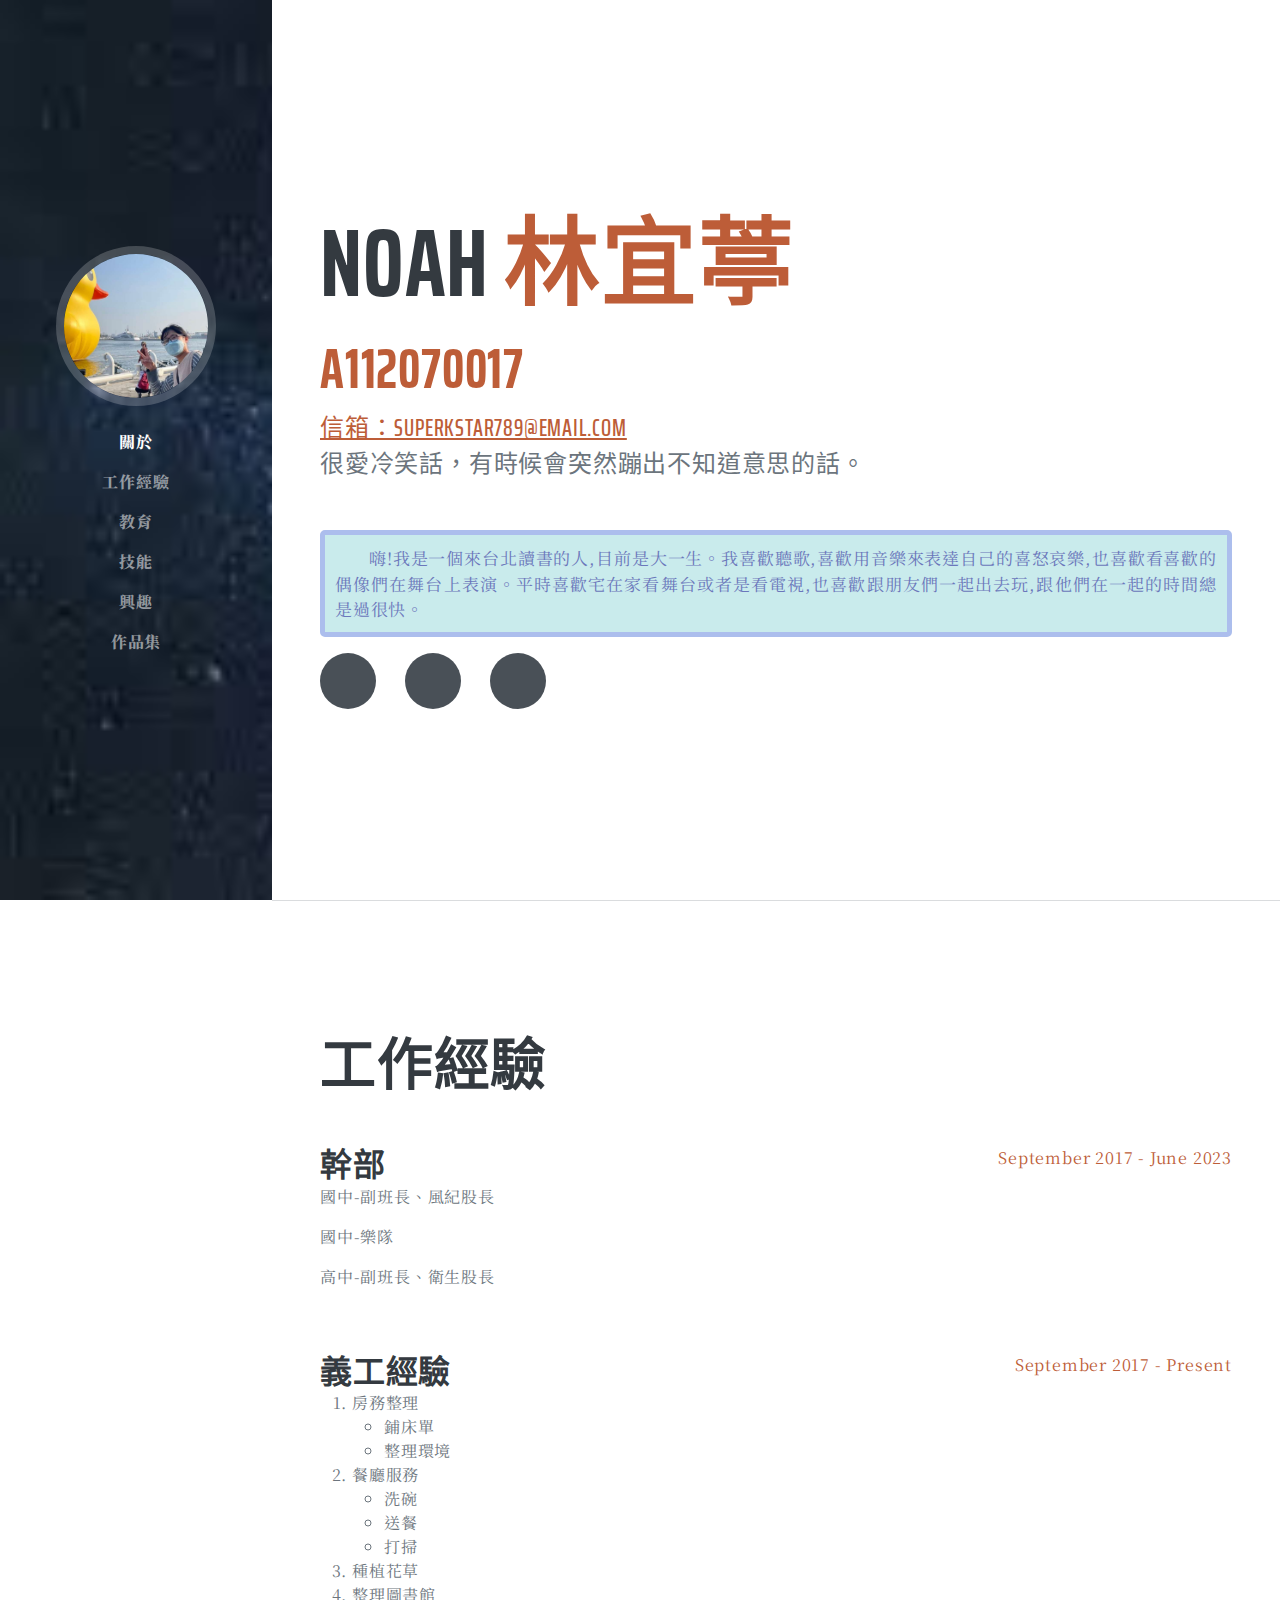
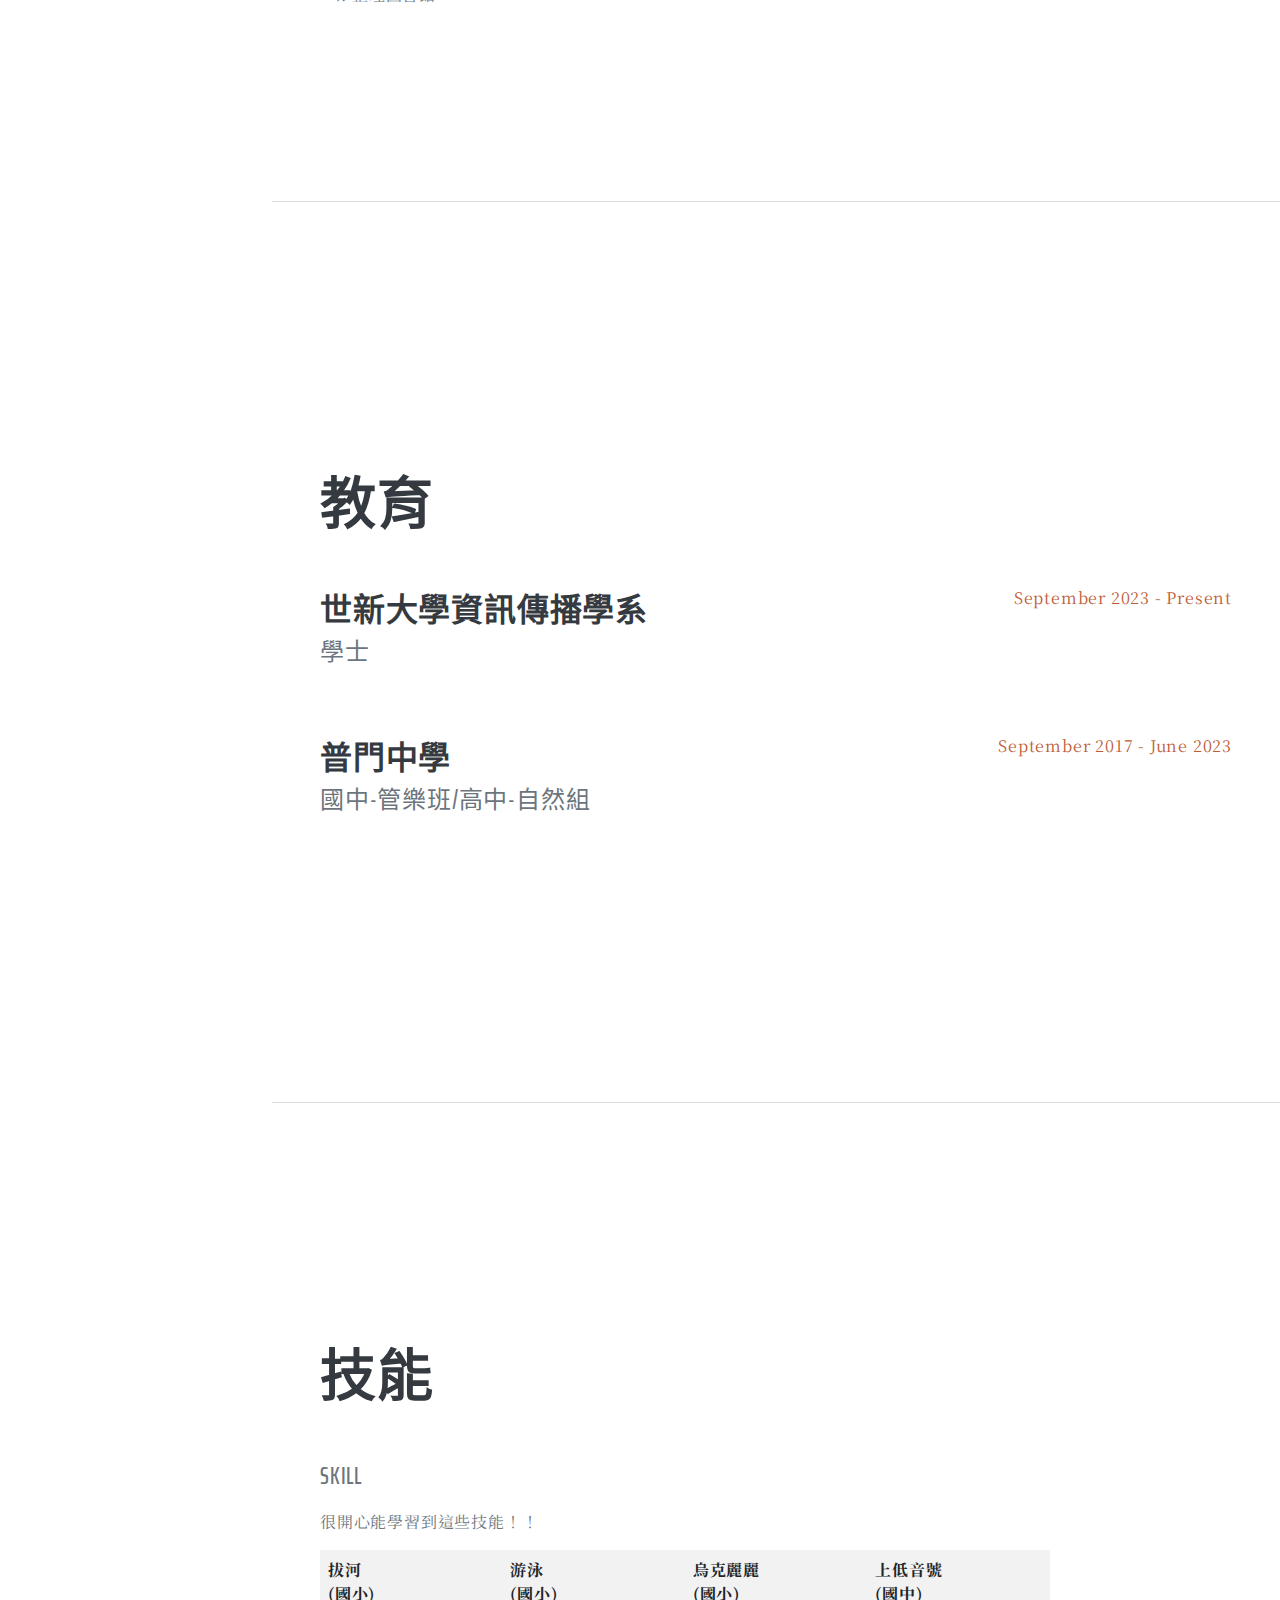
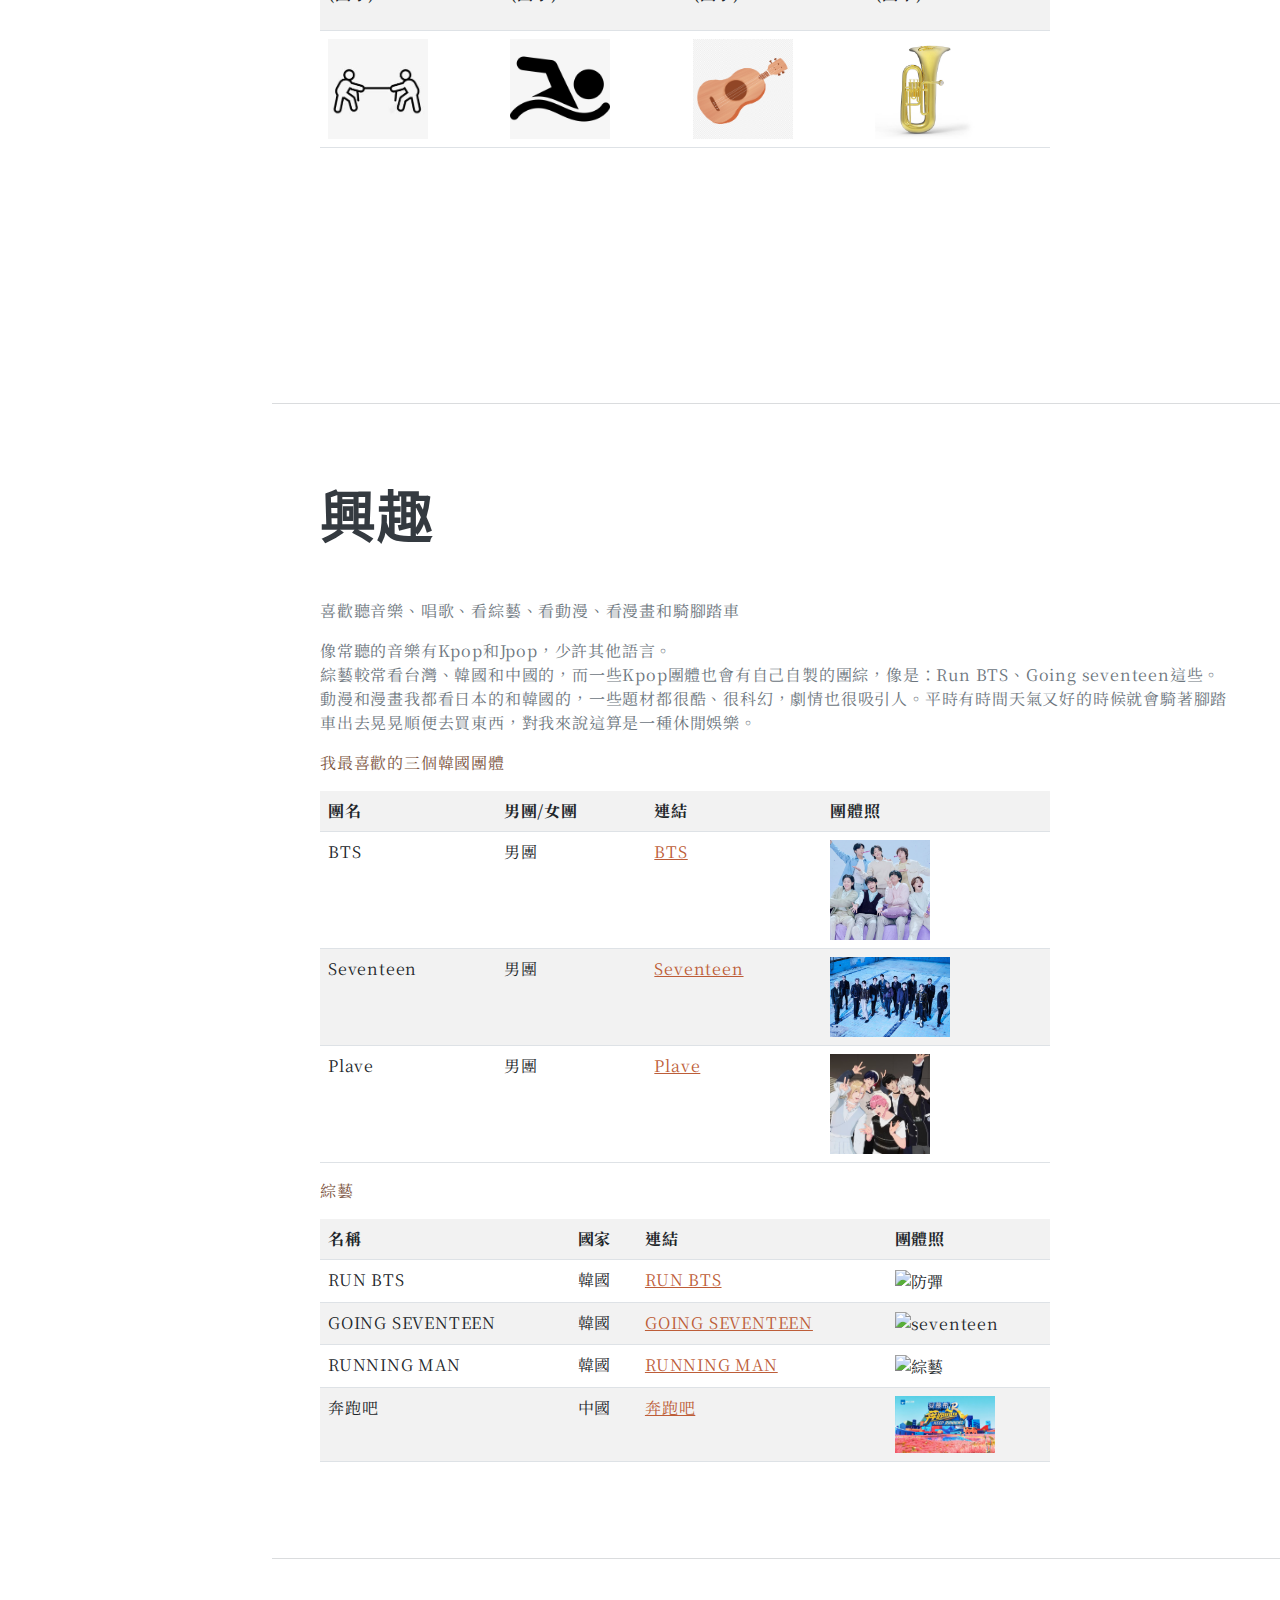
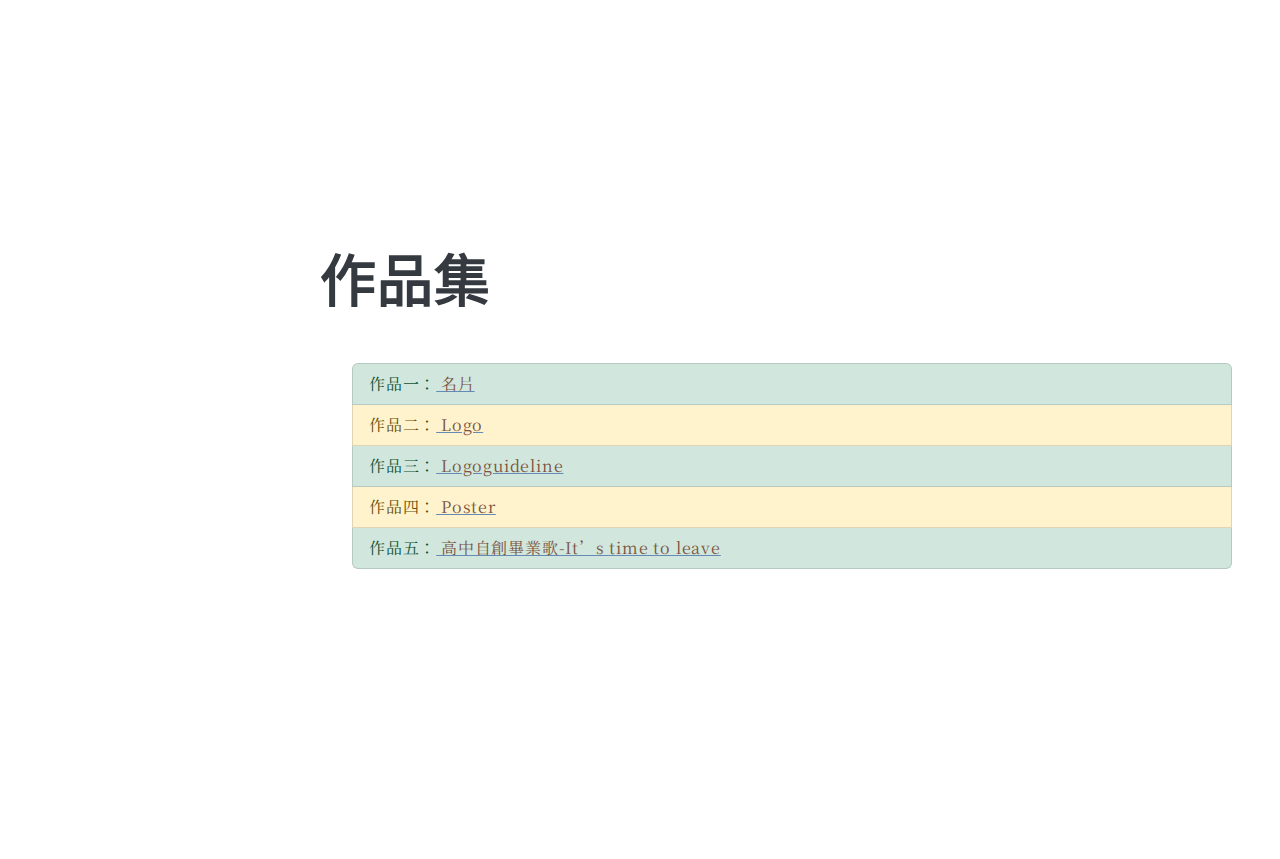
==== commit 08f5fb11: "4/30" ====
--- a/index.html
+++ b/index.html
@@ -35,7 +35,7 @@
                     <li class="nav-item"><a class="nav-link js-scroll-trigger" href="#education">教育</a></li>
                     <li class="nav-item"><a class="nav-link js-scroll-trigger" href="#skills">技能</a></li>
                     <li class="nav-item"><a class="nav-link js-scroll-trigger" href="#interests">興趣</a></li>
-                    <li class="nav-item"><a class="nav-link js-scroll-trigger" href="#awards">作品集</a></li>
+                    <li class="nav-item"><a class="nav-link js-scroll-trigger" href="#portfolio">作品集</a></li>
                 </ul>
             </div>
         </nav>
@@ -152,7 +152,8 @@
                     <p>喜歡聽音樂、唱歌、看綜藝、看動漫、看漫畫和騎腳踏車</p>
                     <p class="mb-0">像常聽的音樂有Kpop和Jpop，少許其他語言。</p>
                     <p>綜藝較常看台灣、韓國和中國的，而一些Kpop團體也會有自己自製的團綜，像是：Run BTS、Going seventeen這些。動漫和漫畫我都看日本的和韓國的，一些題材都很酷、很科幻，劇情也很吸引人。平時有時間天氣又好的時候就會騎著腳踏車出去晃晃順便去買東西，對我來說這算是一種休閒娛樂。</p>
-                    <p>我最喜歡的三個韓國團體</p>
+                    
+                    <span class="blueblue"><p>我最喜歡的三個韓國團體</p></span> 
                 <table class="table table-striped table-hover table-80">
                     <tr class="table_primary">
                         <th>團名</th>
@@ -179,8 +180,7 @@
                         <td><div id=“profile_pic”> <img src="assets/img/plave.jpg" alt="plave"  width="100"> </td>
                      </tr>
                 </table>
-                    
-                <p>綜藝</p>
+                <span class="blueblue"><p>綜藝</p></span> 
                 <table class="table table-striped table-hover table-80">
                     <tr class="table_primary">
                         <th>名稱</th>
@@ -190,28 +190,34 @@
                     </tr>
                     <tr>
                         <td>RUN BTS</td>
-                        <td>男團</td>
+                        <td>韓國</td>
                         <td><a href="https://youtu.be/RIBC0PX0bg4?si=XzA5Lh3I3cKAH6Tp">RUN BTS</a> </td>
                         <td><div id=“profile_pic”> <img src="assets/img/runbts.png" alt="防彈"  width="100"> </td>
                         </tr>
                      <tr>
                         <td>GOING SEVENTEEN</td>
-                        <td>男團</td>
-                        <td> <a href="https://youtube.com/playlist?list=PLk_UmMfvZDx21Z9eEQ9DcIlUfZp1uwEup&si=IEZIhYUNpuufE4Ue">GOING SEVENTEEN</a></td>
+                        <td>韓國</td>
+                        <td><a href="https://youtube.com/playlist?list=PLk_UmMfvZDx21Z9eEQ9DcIlUfZp1uwEup&si=IEZIhYUNpuufE4Ue">GOING SEVENTEEN</a></td>
                         <td><div id=“profile_pic”> <img src="assets/img/goingseventeen.jpg" alt="seventeen"  width="100"> </td>
                     </tr>
                     <tr>
                         <td>RUNNING MAN</td>
-                        <td>男團</td>
+                        <td>韓國</td>
                         <td><a href="https://zh.wikipedia.org/zh-tw/Running_Man"> RUNNING MAN</a> </td>
                         <td><div id=“profile_pic”> <img src="assets/img/runningman.jpg" alt="綜藝"  width="100"> </td>
                      </tr>
+                     <tr>
+                        <td>奔跑吧</td>
+                        <td>中國</td>
+                        <td><a href="https://youtu.be/ttt6y72toL0"> 奔跑吧</a> </td>
+                        <td><div id=“profile_pic”> <img src="assets/img/keeprunning.png" alt="綜藝"  width="100"> </td>
+                     </tr>
                 </table>
                 </div>
             </section>
             <hr class="m-0" />
             <!-- Awards-->
-            <section class="resume-section" id="awards">
+            <section class="resume-section" id="portfolio">
                 <div class="resume-section-content">
                     <h2 class="mb-5">作品集</h2>
                     <ul class="fa-ul mb-0">    
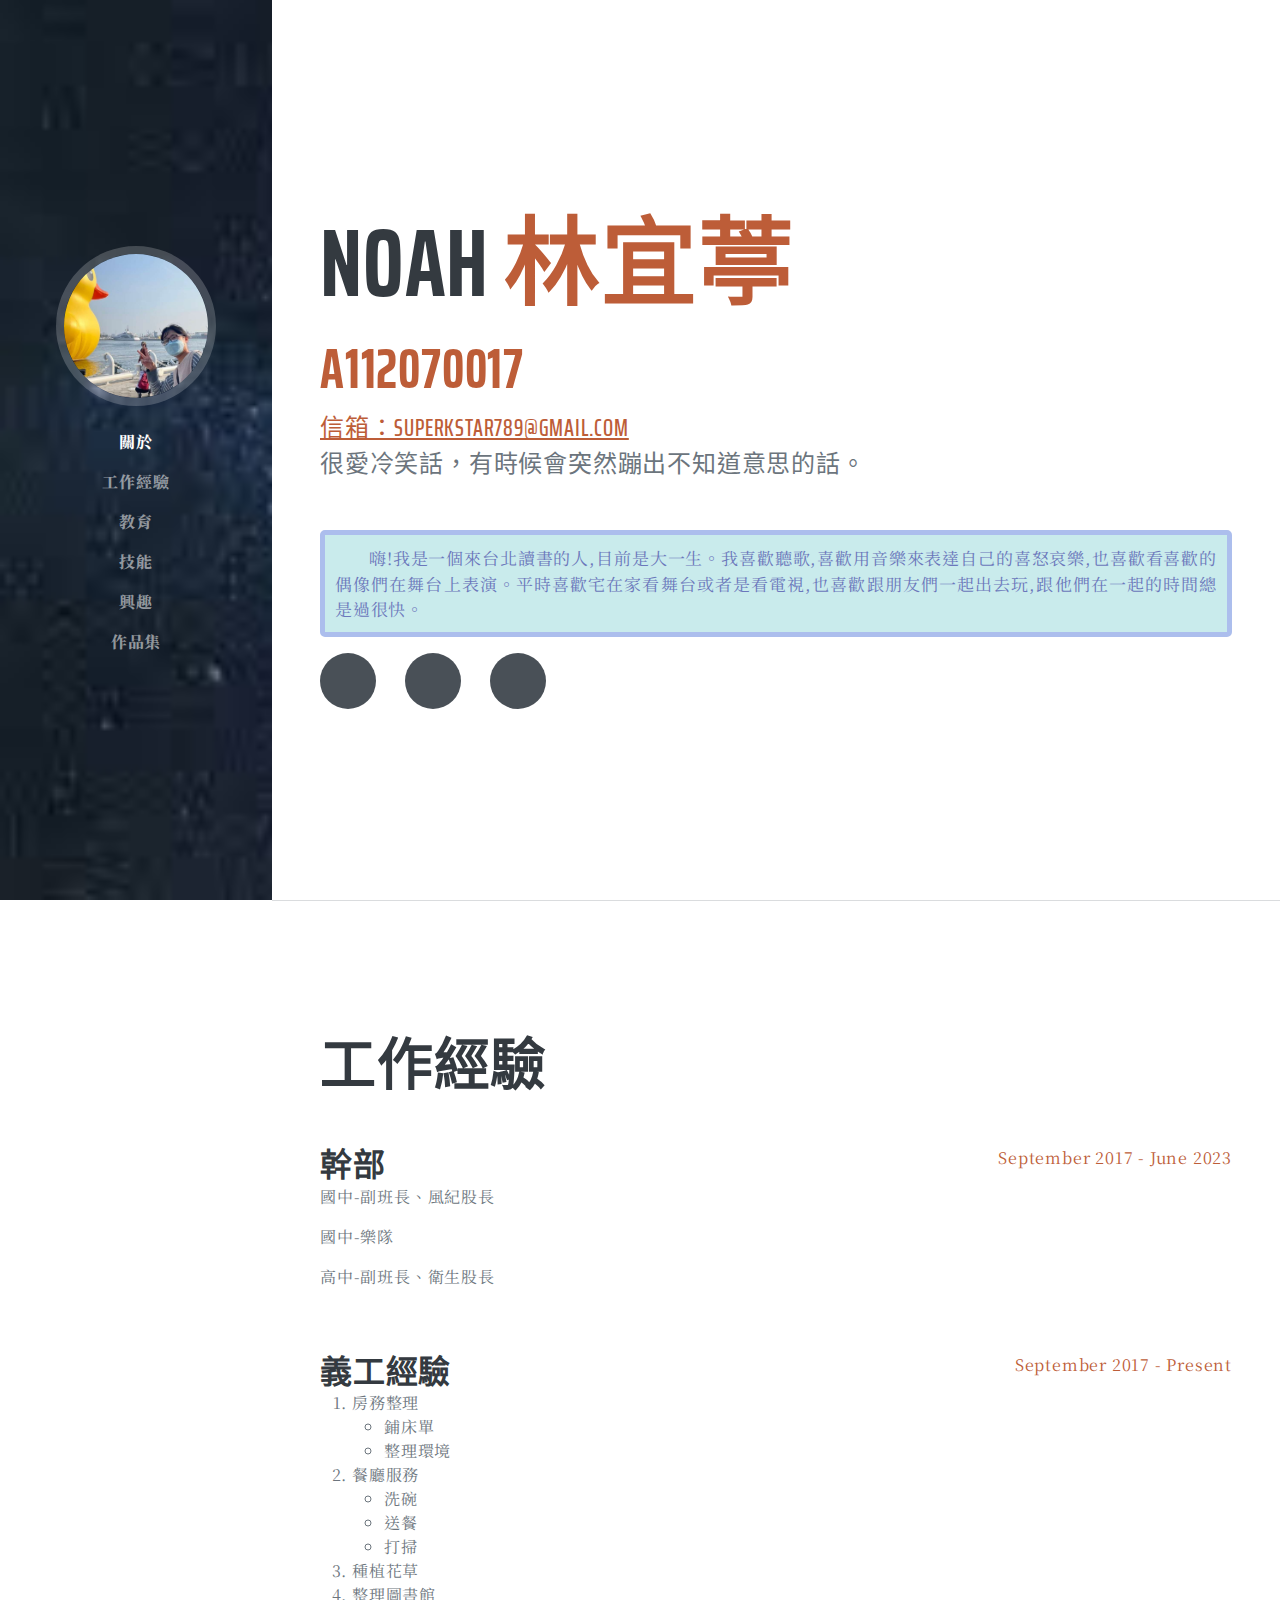
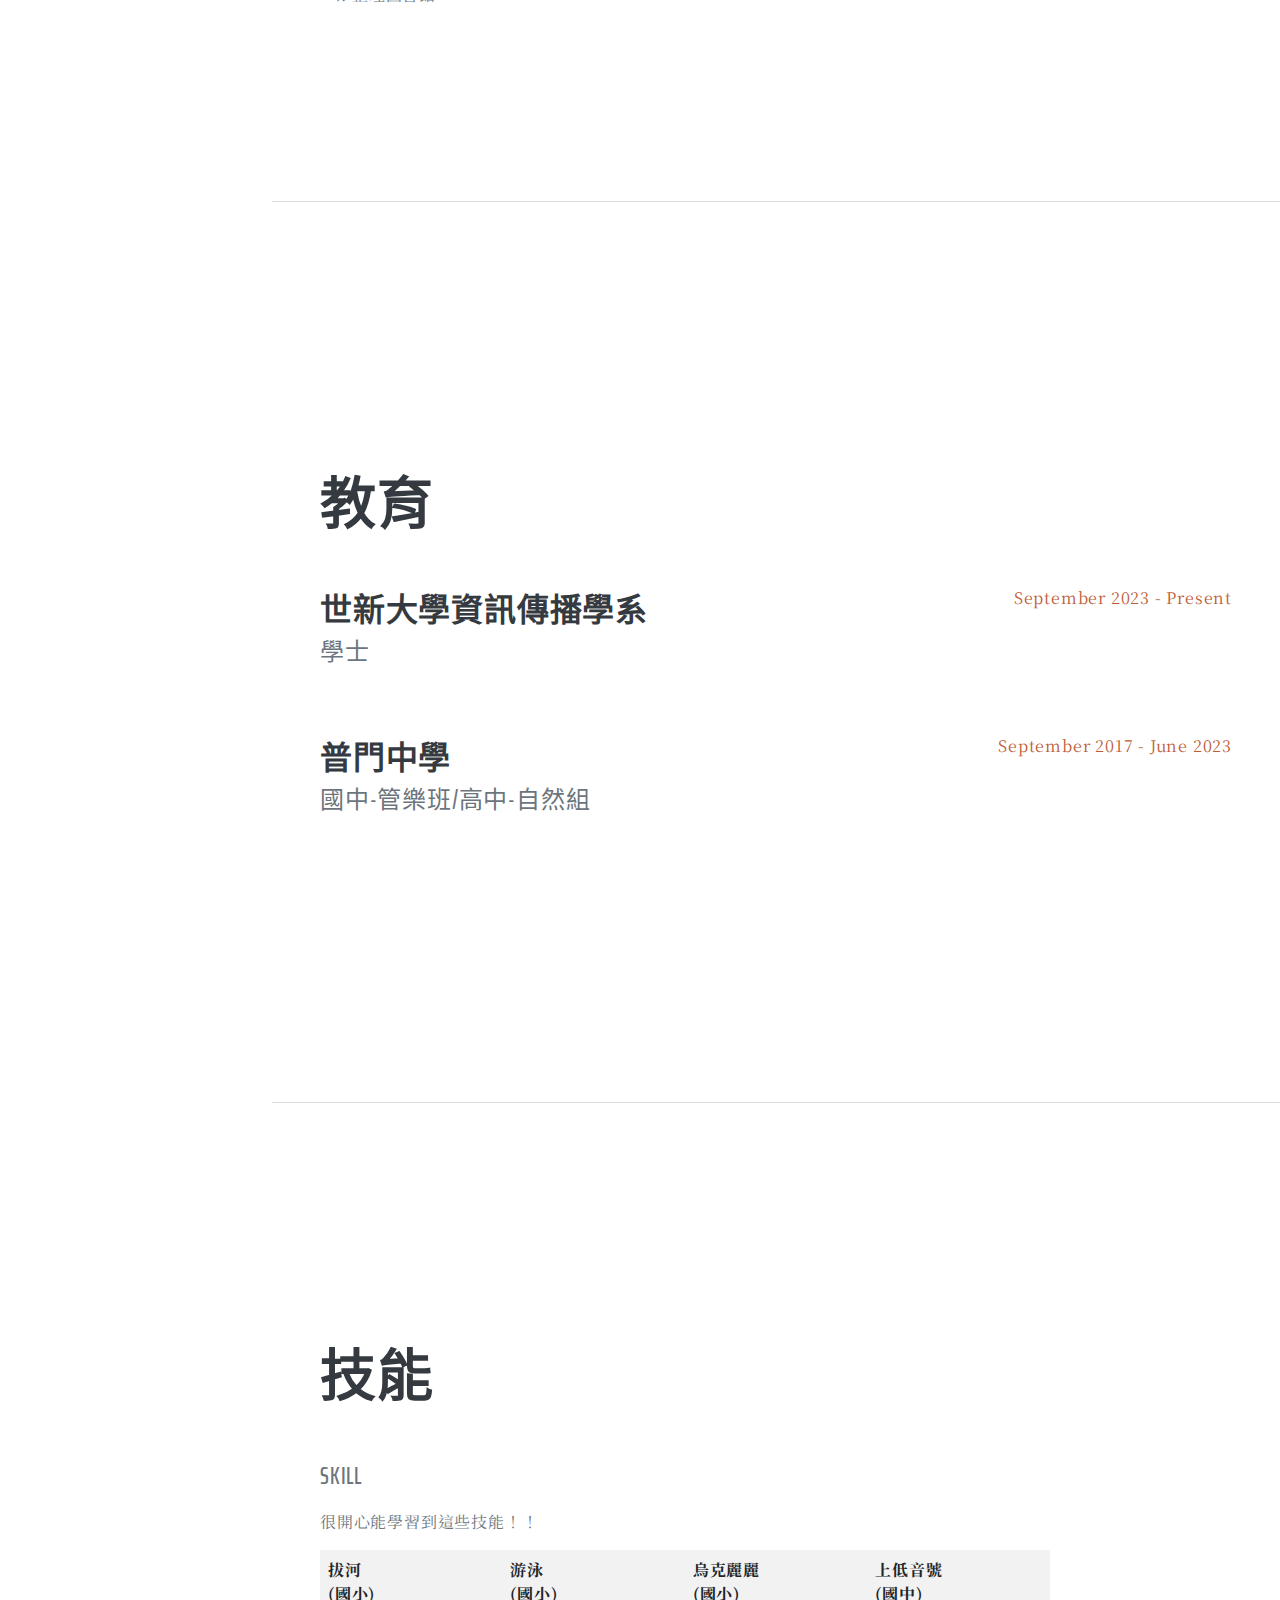
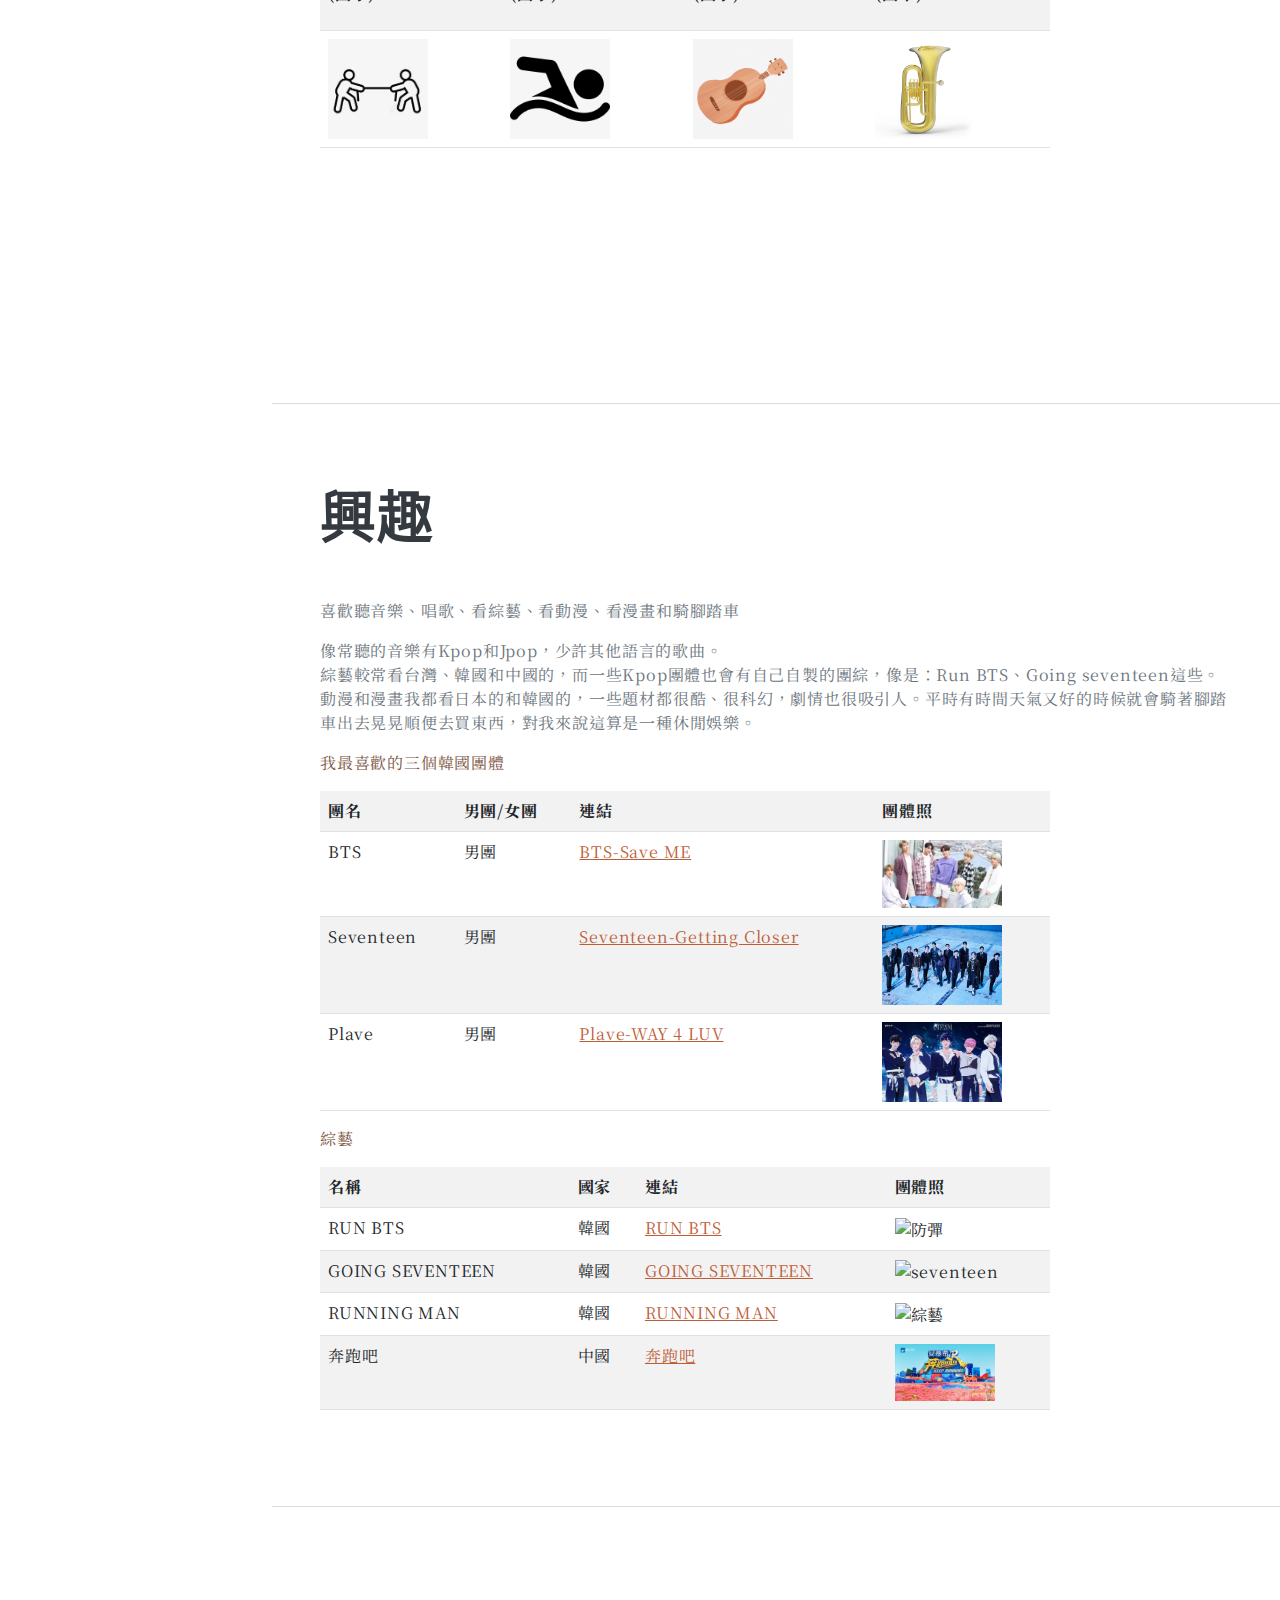
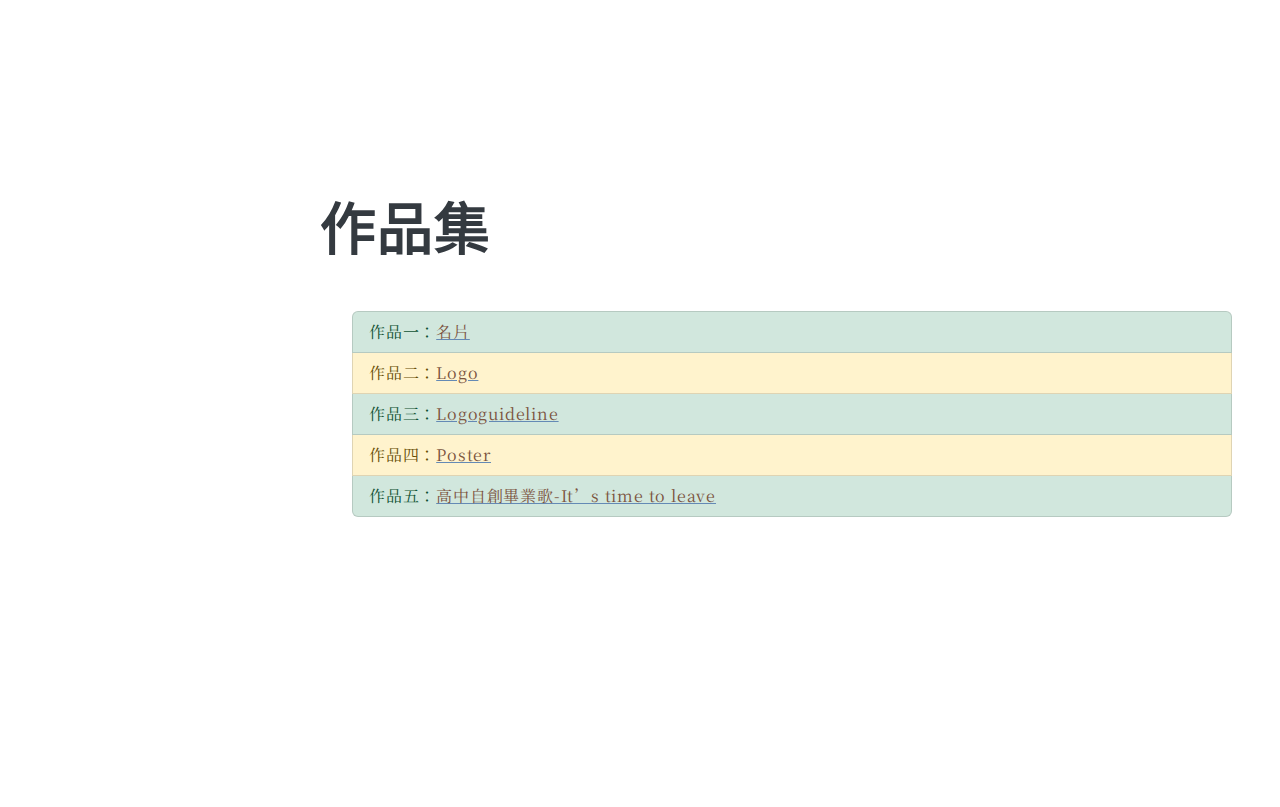
==== commit ab3d551c: "4/30" ====
--- a/index.html
+++ b/index.html
@@ -50,11 +50,10 @@
                     </h1>
                     <h2 class="text-primary" > A112070017</h2>
                     <div class="subheading mb-5">
-                        <a href="mailto:superkstar789@email.com">信箱：superkstar789@email.com</a>
+                        <a href="mailto:superkstar789@gmail.com">信箱：superkstar789@gmail.com</a>
                         <p>很愛冷笑話，有時候會突然蹦出不知道意思的話。</p>
                 </div>
-                    <div class="redred">嗨!我是一個來台北讀書的人,目前是大一生。我喜歡聽歌,喜歡用音樂來表達自己的喜怒哀樂,也喜歡看喜歡的偶像們在舞台上表演。平時喜歡宅在家看舞台或者是看電視,也喜歡跟朋友們一起出去玩,跟他們在一起的時間總是過很快。 
-                    <span class="blueblue"> </span>   
+                    <div class="redred">嗨!我是一個來台北讀書的人,目前是大一生。我喜歡聽歌,喜歡用音樂來表達自己的喜怒哀樂,也喜歡看喜歡的偶像們在舞台上表演。平時喜歡宅在家看舞台或者是看電視,也喜歡跟朋友們一起出去玩,跟他們在一起的時間總是過很快。  
                 </div>
                 <p> </p>
                     <div class="social-icons">
@@ -76,10 +75,10 @@
                                <p>國中-樂隊</p>
                                <p>高中-副班長、衛生股長</p>
                         </div>
-                        <div class="flex-shrink-0"><span class="text-primary">September  2017 - June 2023</span></div>
-            </div>
-                     <div class="d-flex flex-column flex-md-row justify-content-between mb-5">
-                         <div class="flex-grow-1">
+                    <div class="flex-shrink-0"><span class="text-primary">September  2017 - June 2023</span></div>
+                </div>
+                <div class="d-flex flex-column flex-md-row justify-content-between mb-5">
+                        <div class="flex-grow-1">
                             <h3 class="mb-0">義工經驗</h3>
                             <ol class="noahlist">
                                 <li>房務整理</li>
@@ -96,9 +95,9 @@
                                 <li>種植花草</li>
                                 <li>整理圖書館</li>
                             </ol>
-                </div>
-                <div class="flex-shrink-0"><span class="text-primary">September  2017 - Present</span></div>
-            </div>
+                        </div>
+                    <div class="flex-shrink-0"><span class="text-primary">September  2017 - Present</span></div>
+                </div>
             </section>
             <hr class="m-0" />
             <!-- Education-->
@@ -150,7 +149,7 @@
                 <div class="resume-section-content">
                     <h2 class="mb-5">興趣</h2>
                     <p>喜歡聽音樂、唱歌、看綜藝、看動漫、看漫畫和騎腳踏車</p>
-                    <p class="mb-0">像常聽的音樂有Kpop和Jpop，少許其他語言。</p>
+                    <p class="mb-0">像常聽的音樂有Kpop和Jpop，少許其他語言的歌曲。</p>
                     <p>綜藝較常看台灣、韓國和中國的，而一些Kpop團體也會有自己自製的團綜，像是：Run BTS、Going seventeen這些。動漫和漫畫我都看日本的和韓國的，一些題材都很酷、很科幻，劇情也很吸引人。平時有時間天氣又好的時候就會騎著腳踏車出去晃晃順便去買東西，對我來說這算是一種休閒娛樂。</p>
                     
                     <span class="blueblue"><p>我最喜歡的三個韓國團體</p></span> 
@@ -164,20 +163,20 @@
                     <tr>
                         <td>BTS</td>
                         <td>男團</td>
-                        <td><a href="https://youtu.be/GZjt_sA2eso?si=PJHTcoRbkaacq9v3"> BTS</a> </td>
-                        <td><div id=“profile_pic”> <img src="assets/img/bts.jpg" alt="防彈"  width="100"> </td>
+                        <td><a href="https://youtu.be/GZjt_sA2eso?si=PJHTcoRbkaacq9v3" target="_blank"> BTS-Save ME</a> </td>
+                        <td><div id=“profile_pic”> <img src="assets/img/bts.jpg" alt="防彈"  width="120"> </td>
                     </tr>
                      <tr>
                         <td>Seventeen</td>
                         <td>男團</td>
-                        <td> <a href="https://youtu.be/eTuR-e6aLRo?si=ak7r6kEFWvE2FcvN"> Seventeen </a></td>
+                        <td> <a href="https://youtu.be/eTuR-e6aLRo?si=ak7r6kEFWvE2FcvN" target="_blank"> Seventeen-Getting Closer</a></td>
                         <td><div id=“profile_pic”> <img src="assets/img/seventeen.jpg" alt="seventeen"  width="120"> </td>
                     </tr>
                     <tr>
                         <td>Plave</td>
                         <td>男團</td>
-                        <td><a href="https://youtu.be/FxB6_qaqHlY?si=fR61vHMRKW2AbWjM"> Plave</a> </td>
-                        <td><div id=“profile_pic”> <img src="assets/img/plave.jpg" alt="plave"  width="100"> </td>
+                        <td><a href="https://youtu.be/FxB6_qaqHlY?si=fR61vHMRKW2AbWjM" target="_blank"> Plave-WAY 4 LUV</a> </td>
+                        <td><div id=“profile_pic”> <img src="assets/img/plave.jpg" alt="plave"  width="120"> </td>
                      </tr>
                 </table>
                 <span class="blueblue"><p>綜藝</p></span> 
@@ -191,25 +190,25 @@
                     <tr>
                         <td>RUN BTS</td>
                         <td>韓國</td>
-                        <td><a href="https://youtu.be/RIBC0PX0bg4?si=XzA5Lh3I3cKAH6Tp">RUN BTS</a> </td>
+                        <td><a href="https://youtu.be/RIBC0PX0bg4?si=XzA5Lh3I3cKAH6Tp" target="_blank">RUN BTS</a> </td>
                         <td><div id=“profile_pic”> <img src="assets/img/runbts.png" alt="防彈"  width="100"> </td>
                         </tr>
                      <tr>
                         <td>GOING SEVENTEEN</td>
                         <td>韓國</td>
-                        <td><a href="https://youtube.com/playlist?list=PLk_UmMfvZDx21Z9eEQ9DcIlUfZp1uwEup&si=IEZIhYUNpuufE4Ue">GOING SEVENTEEN</a></td>
+                        <td><a href="https://youtube.com/playlist?list=PLk_UmMfvZDx21Z9eEQ9DcIlUfZp1uwEup&si=IEZIhYUNpuufE4Ue" target="_blank">GOING SEVENTEEN</a></td>
                         <td><div id=“profile_pic”> <img src="assets/img/goingseventeen.jpg" alt="seventeen"  width="100"> </td>
                     </tr>
                     <tr>
                         <td>RUNNING MAN</td>
                         <td>韓國</td>
-                        <td><a href="https://zh.wikipedia.org/zh-tw/Running_Man"> RUNNING MAN</a> </td>
+                        <td><a href="https://zh.wikipedia.org/zh-tw/Running_Man" target="_blank"> RUNNING MAN</a> </td>
                         <td><div id=“profile_pic”> <img src="assets/img/runningman.jpg" alt="綜藝"  width="100"> </td>
                      </tr>
                      <tr>
                         <td>奔跑吧</td>
                         <td>中國</td>
-                        <td><a href="https://youtu.be/ttt6y72toL0"> 奔跑吧</a> </td>
+                        <td><a href="https://youtu.be/ttt6y72toL0" target="_blank"> 奔跑吧</a> </td>
                         <td><div id=“profile_pic”> <img src="assets/img/keeprunning.png" alt="綜藝"  width="100"> </td>
                      </tr>
                 </table>
@@ -223,14 +222,14 @@
                     <ul class="fa-ul mb-0">    
                         <div id="htmlcsstest">
                             <ol class="list-group">
-                            <li class="list-group-item list-group-item-success">作品一：<a class="expedu_icon" a href="https://drive.google.com/file/d/15N7cxlwQso44mmSySxc1AbyBNafLPcWs/view?usp=drive_link"> <target="_blank"><span class="blueblue">名片</span></a> </li>
-                            <li class="list-group-item list-group-item-warning">作品二：<a class="expedu_icon" a href="https://drive.google.com/file/d/1v7chWwHDeqBO0cTA3ceoYcUFJZu-TGsR/view?usp=drive_link"> <target="_blank"><span class="blueblue">Logo</span></a> </li>
-                            <li class="list-group-item list-group-item-success">作品三：<a class="expedu_icon" a href="https://drive.google.com/file/d/1_jC-Q6zz8eSYjeX8_3R6WpWXNjwXrBgv/view?usp=drive_link"> <target="_blank"><span class="blueblue">Logoguideline</span></a> </li>
-                            <li class="list-group-item list-group-item-warning">作品四：<a class="expedu_icon" a href="https://drive.google.com/file/d/1oAc4VF30kI9uzBieaKf3hcB675ft7kbF/view?usp=drive_link"> <target="_blank"><span class="blueblue">Poster</span></a> </li> 
-                            <li class="list-group-item list-group-item-success">作品五：<a class="expedu_icon" a href="https://youtu.be/MItlPyRerwo?si=e3bVOtAaXnTdhnqL"> <target="_blank"><span class="blueblue">高中自創畢業歌-It’s time to leave</span></a> </li> 
-                        </ol>
-            </section>
-         </div>
+                                <li class="list-group-item list-group-item-success">作品一：<a class="expedu_icon" a href="https://drive.google.com/file/d/15N7cxlwQso44mmSySxc1AbyBNafLPcWs/view?usp=drive_link" target="_blank"><span class="blueblue">名片</span></a> </li>
+                                <li class="list-group-item list-group-item-warning">作品二：<a class="expedu_icon" a href="https://drive.google.com/file/d/1v7chWwHDeqBO0cTA3ceoYcUFJZu-TGsR/view?usp=drive_link" target="_blank"><span class="blueblue">Logo</span></a> </li>
+                                <li class="list-group-item list-group-item-success">作品三：<a class="expedu_icon" a href="https://drive.google.com/file/d/1_jC-Q6zz8eSYjeX8_3R6WpWXNjwXrBgv/view?usp=drive_link" target="_blank"><span class="blueblue">Logoguideline</span></a> </li>
+                                <li class="list-group-item list-group-item-warning">作品四：<a class="expedu_icon" a href="https://drive.google.com/file/d/1oAc4VF30kI9uzBieaKf3hcB675ft7kbF/view?usp=drive_link" target="_blank"><span class="blueblue">Poster</span></a> </li> 
+                                <li class="list-group-item list-group-item-success">作品五：<a class="expedu_icon" a href="https://youtu.be/MItlPyRerwo?si=e3bVOtAaXnTdhnqL" target="_blank"><span class="blueblue">高中自創畢業歌-It’s time to leave</span></a> </li> 
+                            </ol>
+                        </div>
+            </section>
         <!-- Bootstrap core JS-->
         <script src="https://cdn.jsdelivr.net/npm/bootstrap@5.2.3/dist/js/bootstrap.bundle.min.js"></script>
         <!-- Core theme JS-->
